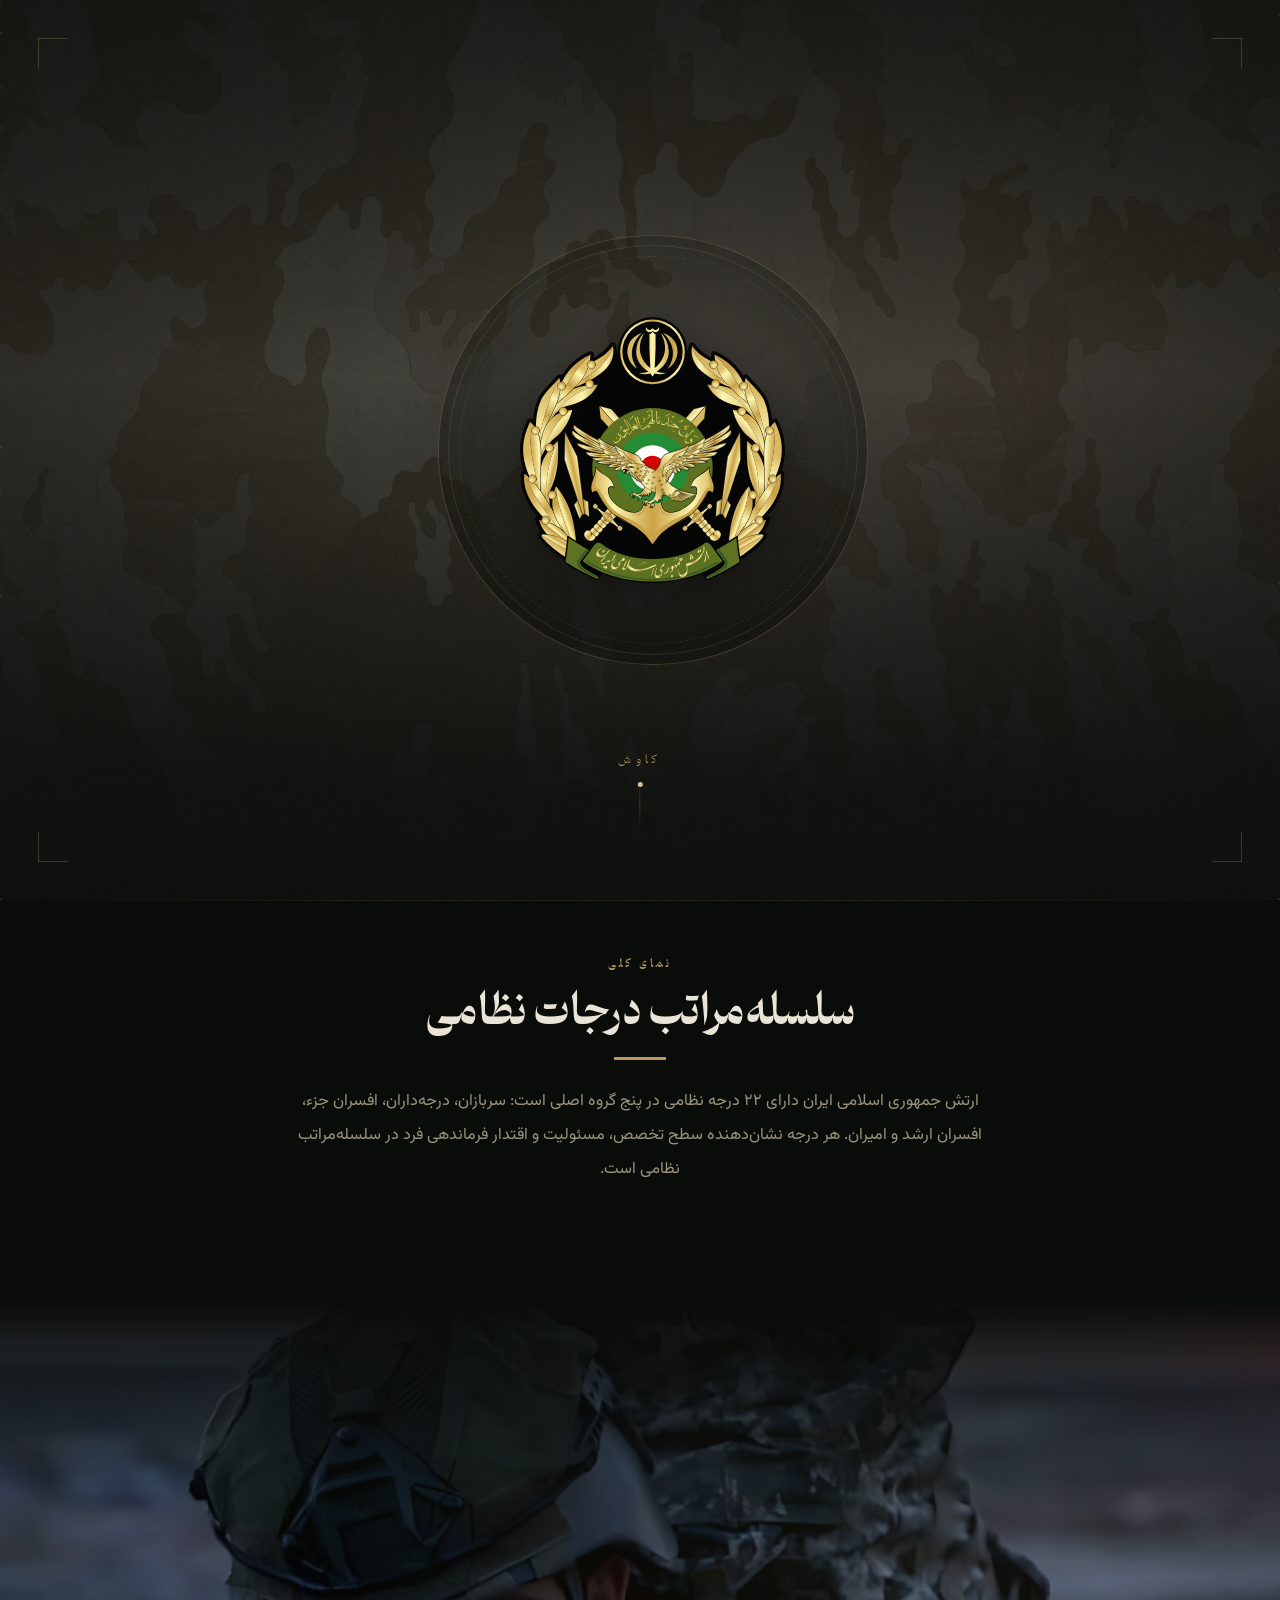
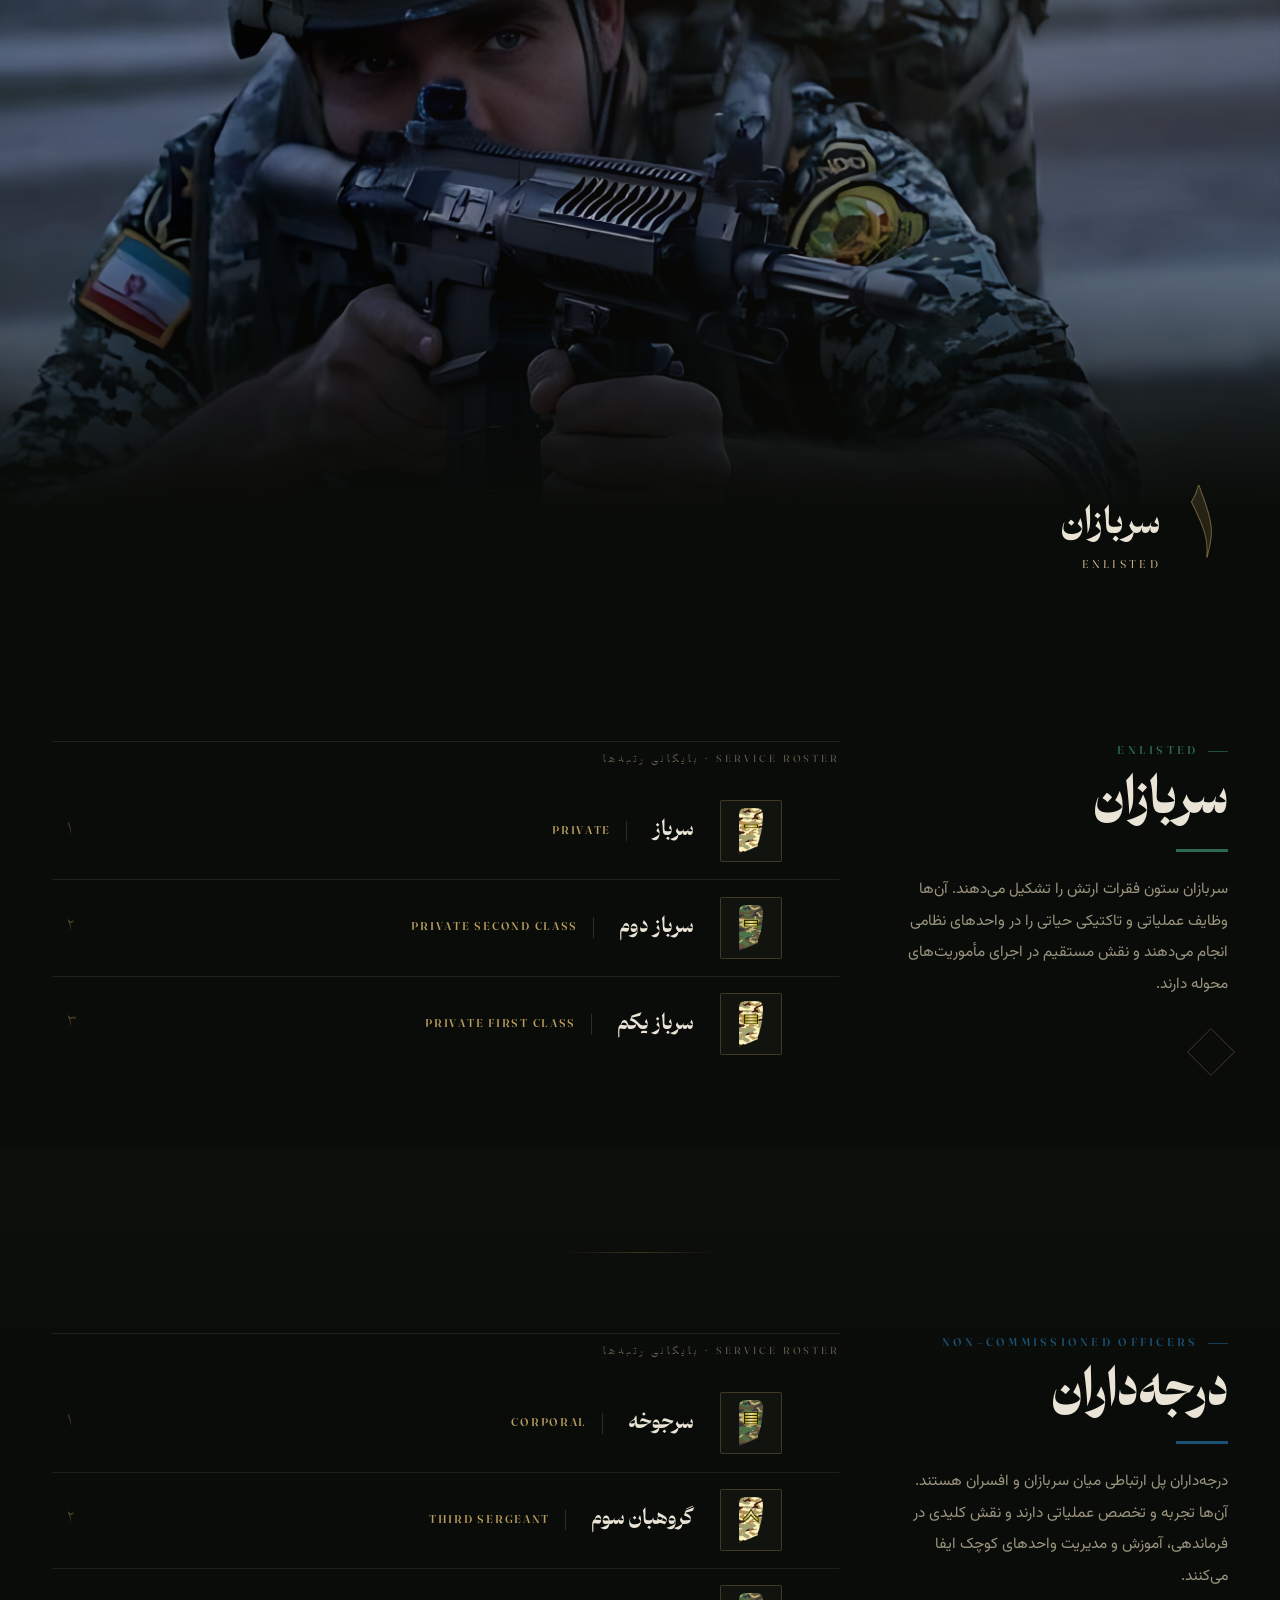
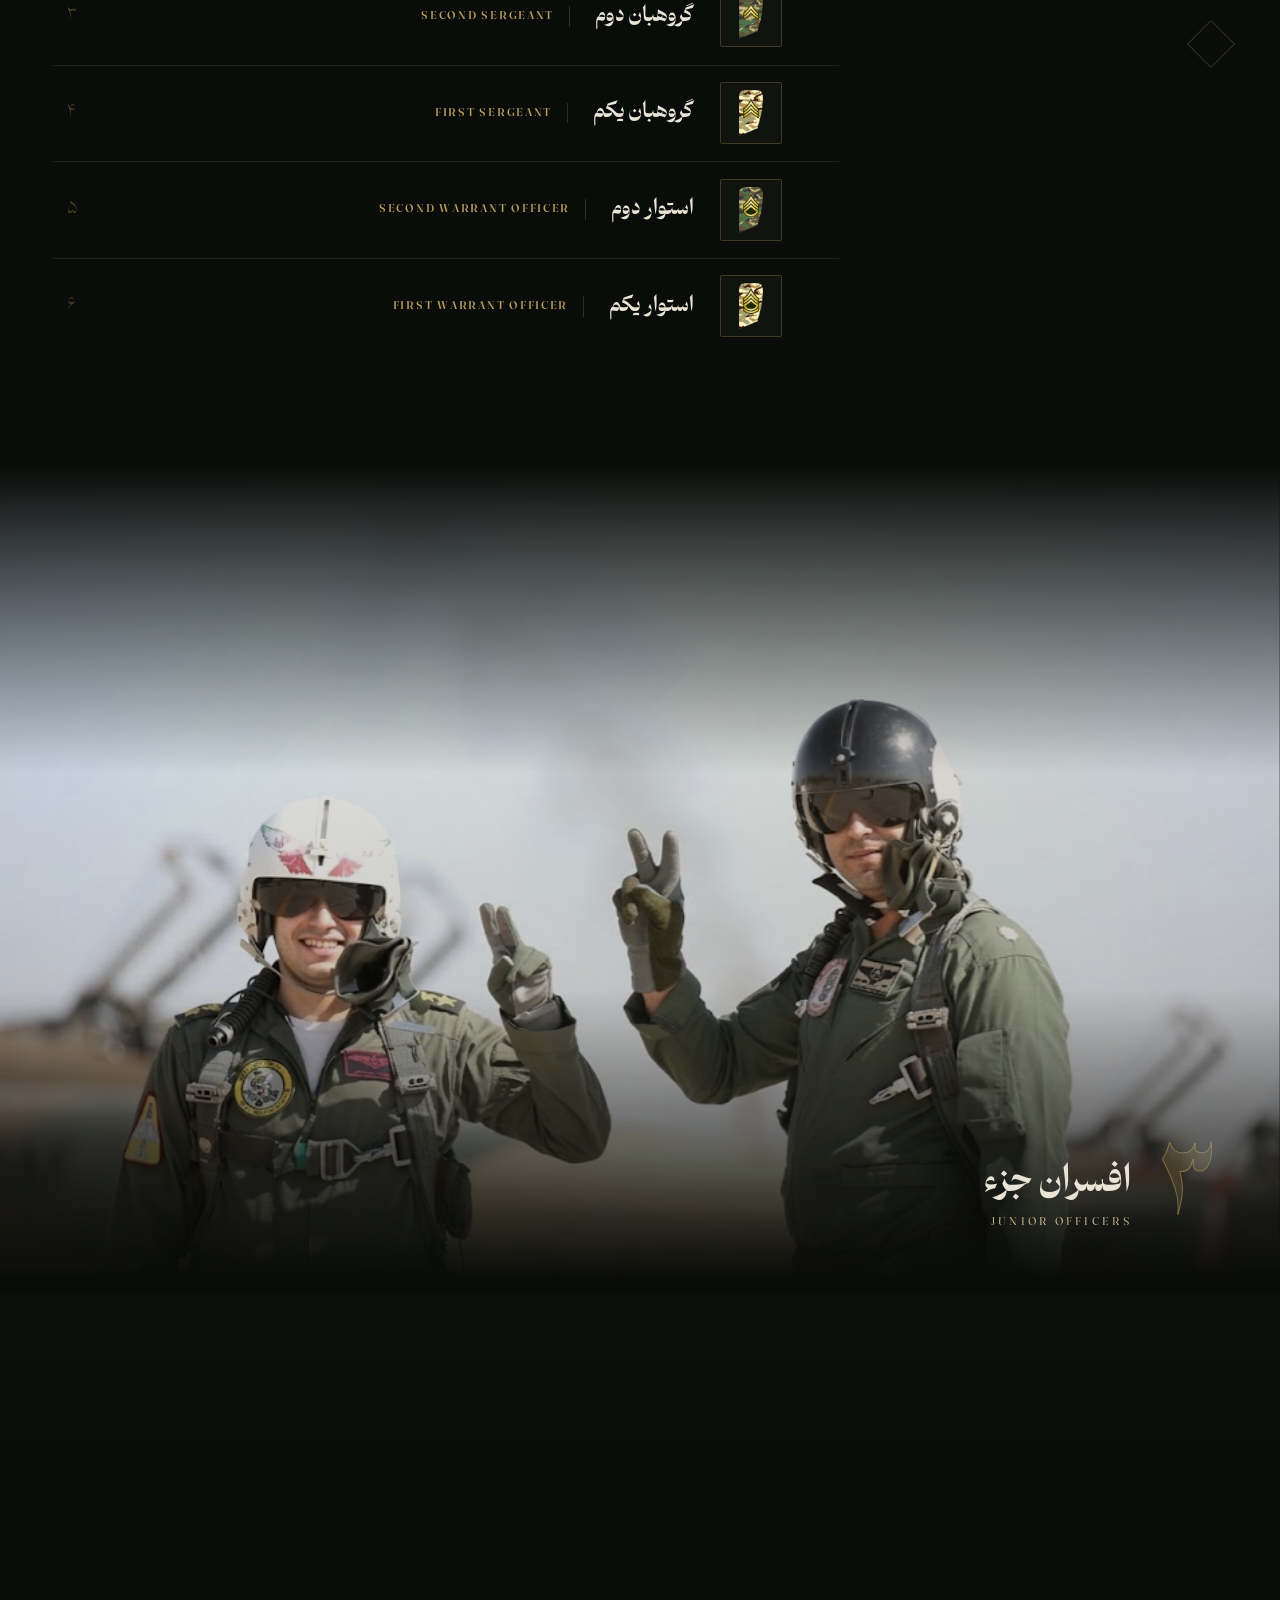
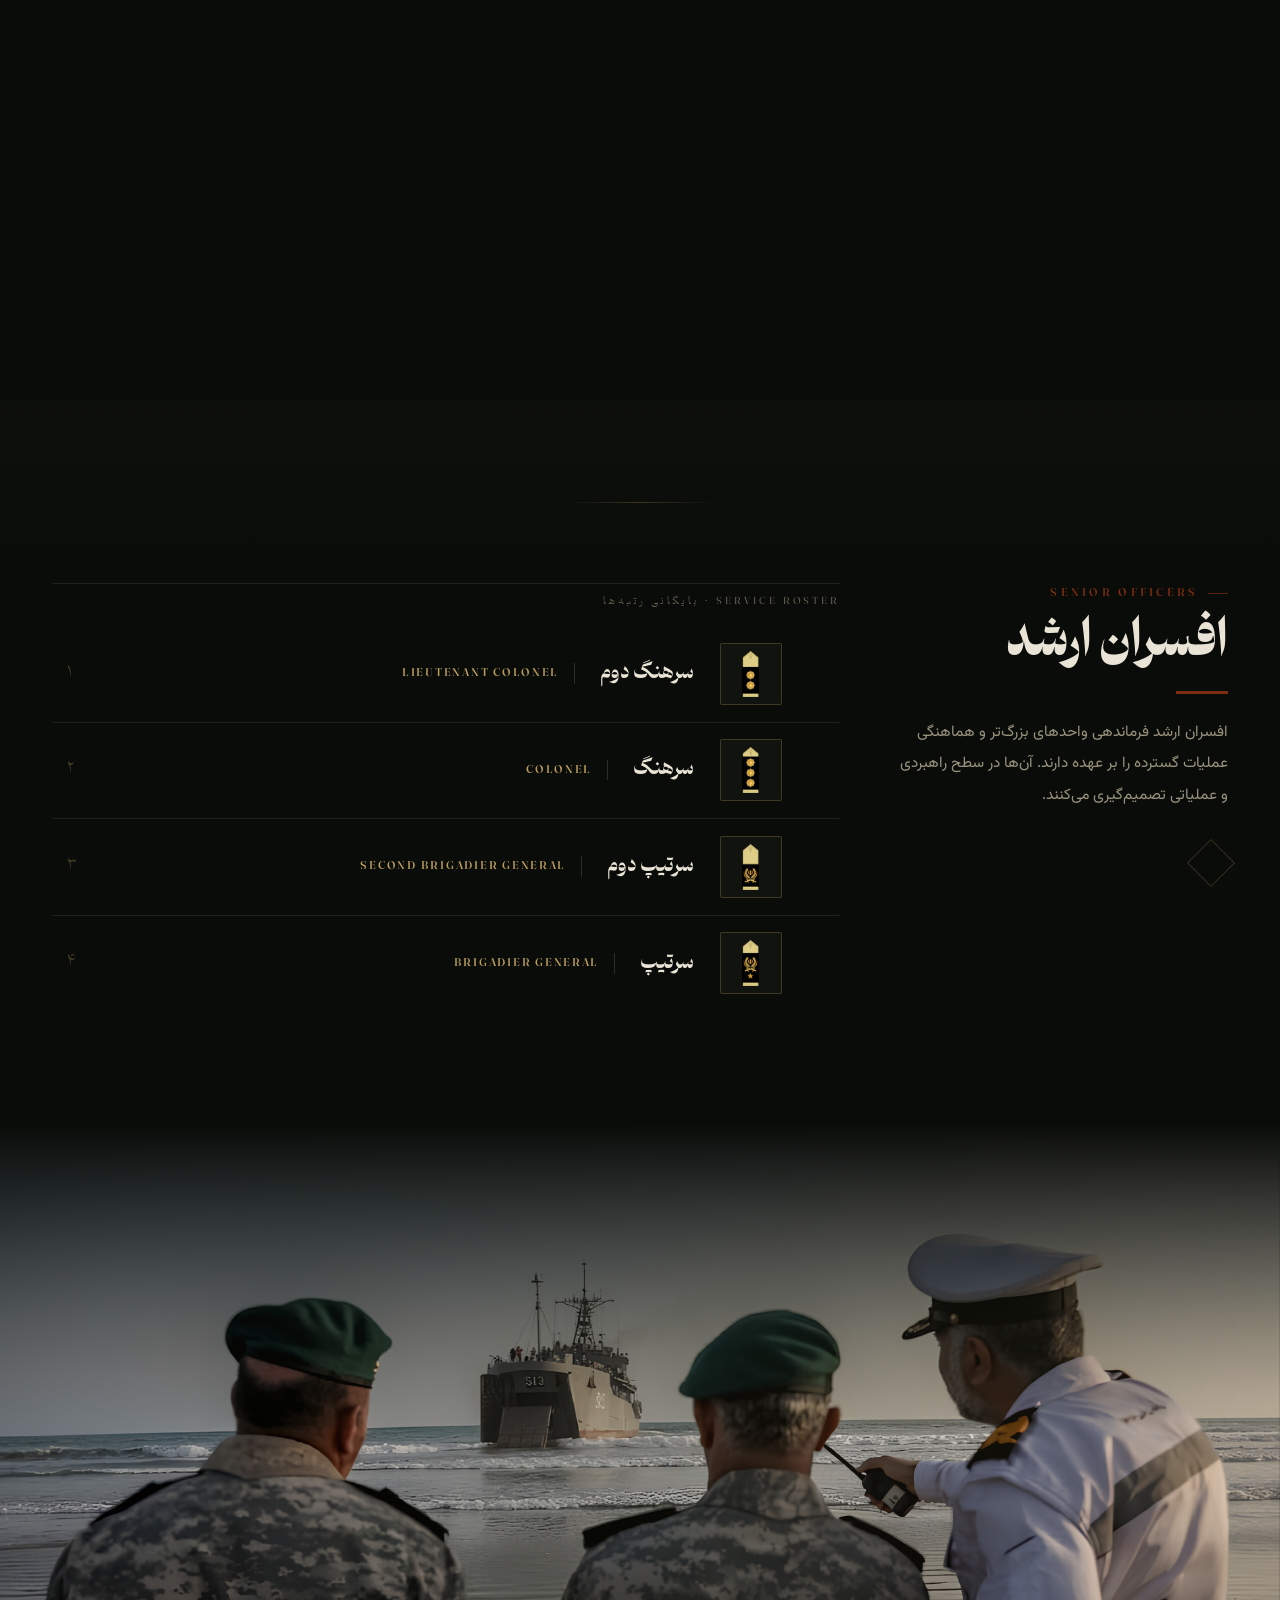
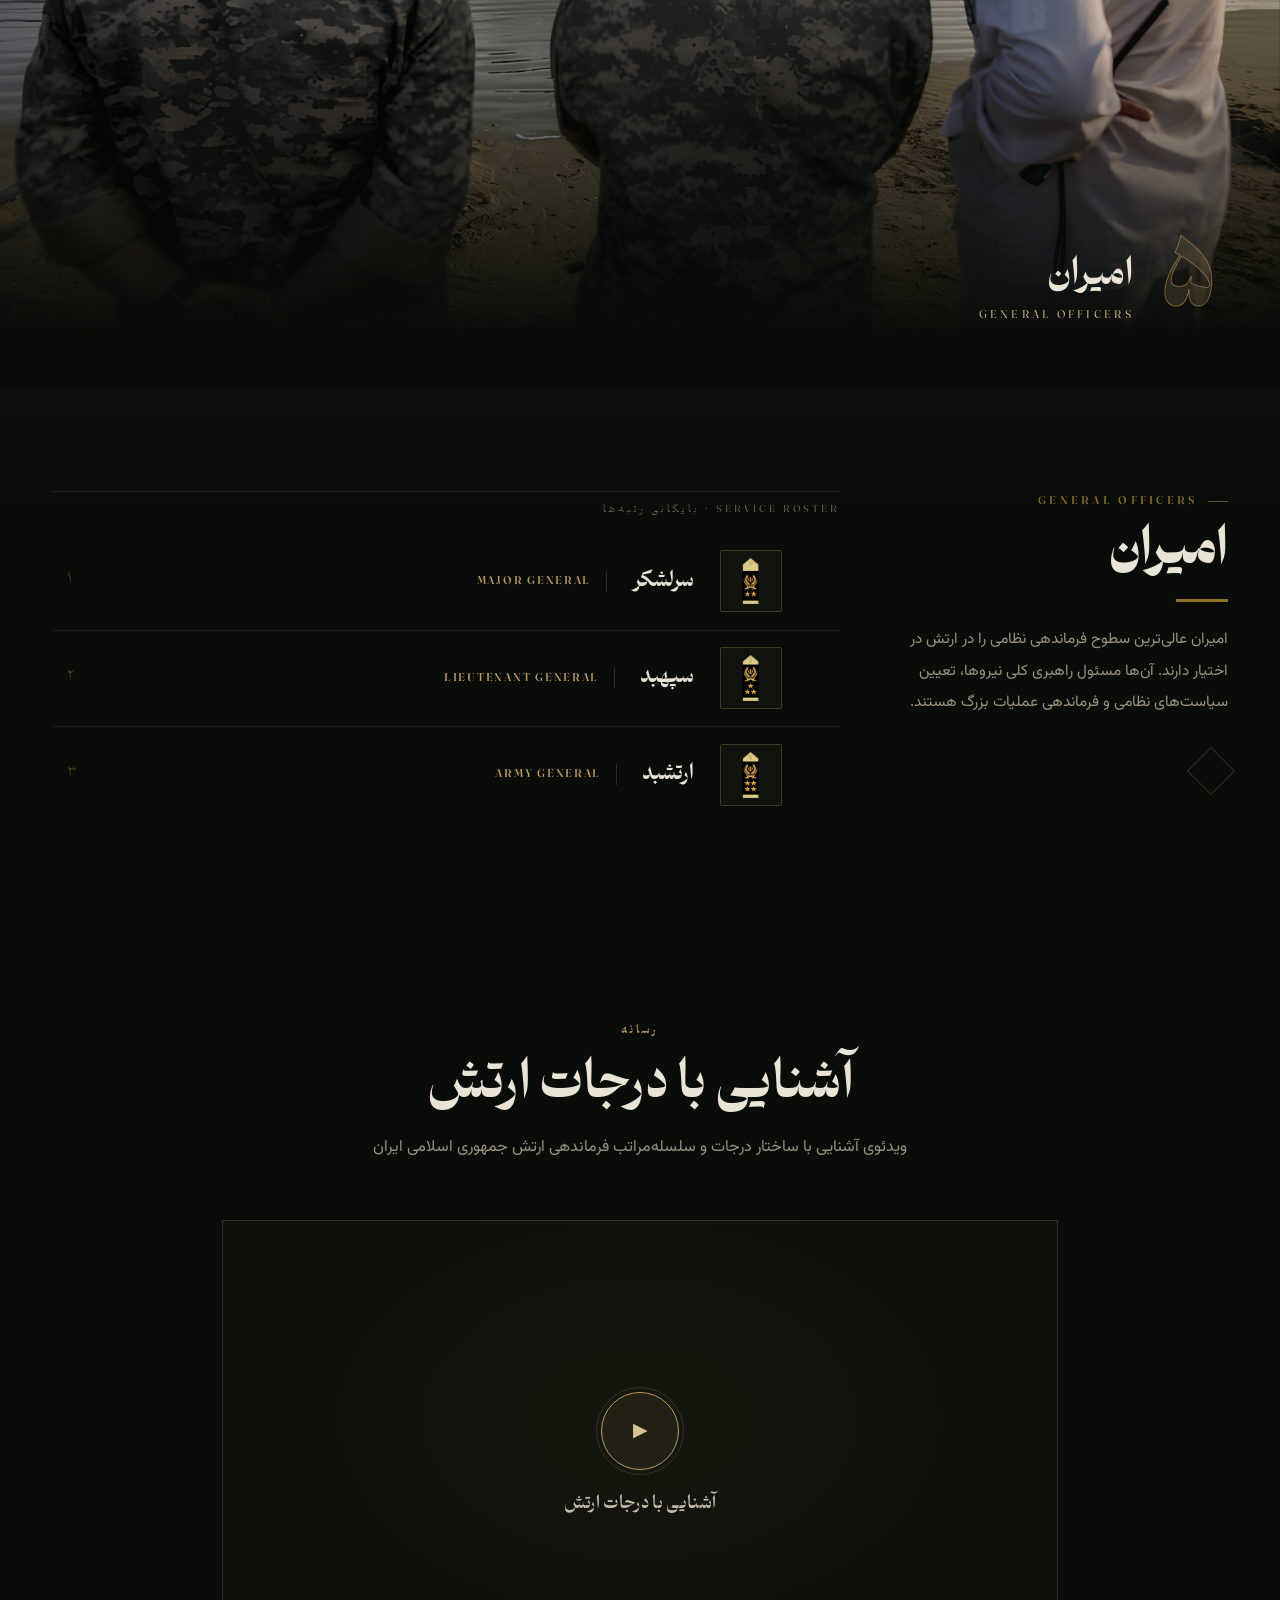
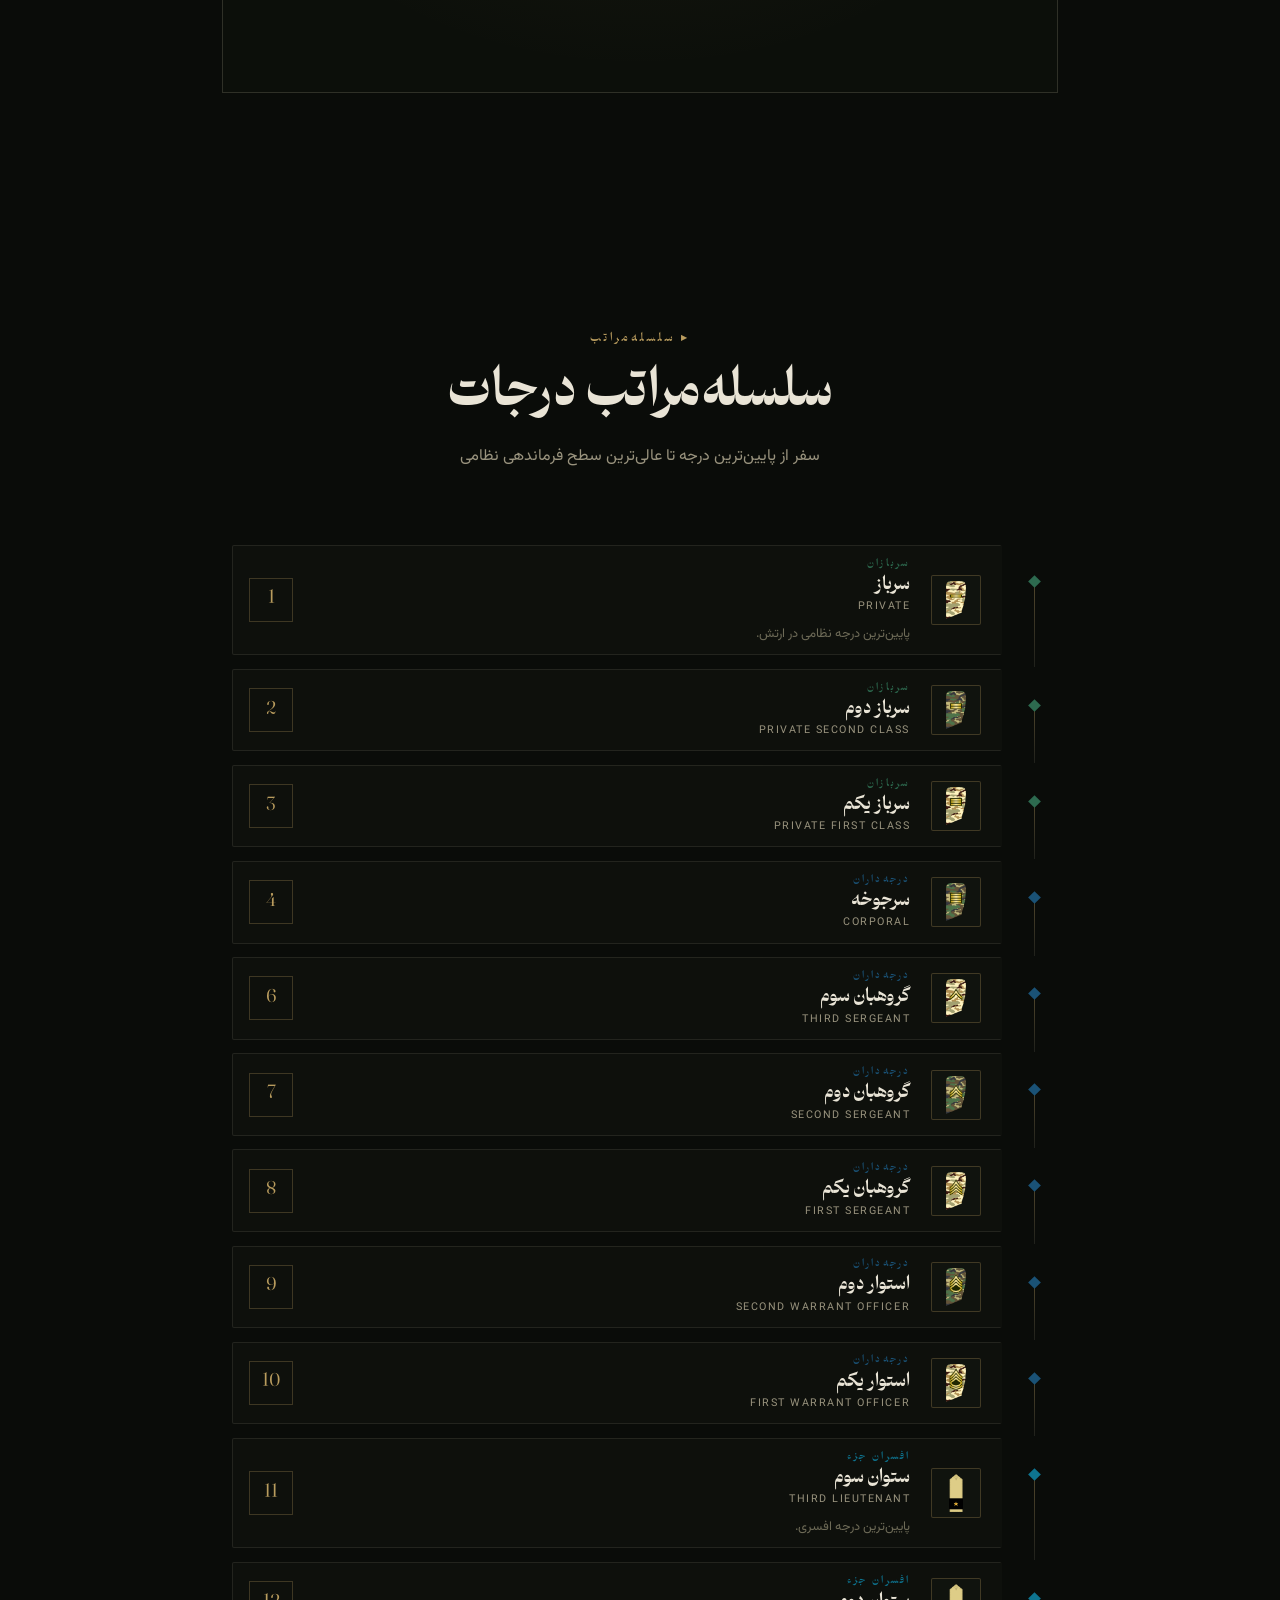
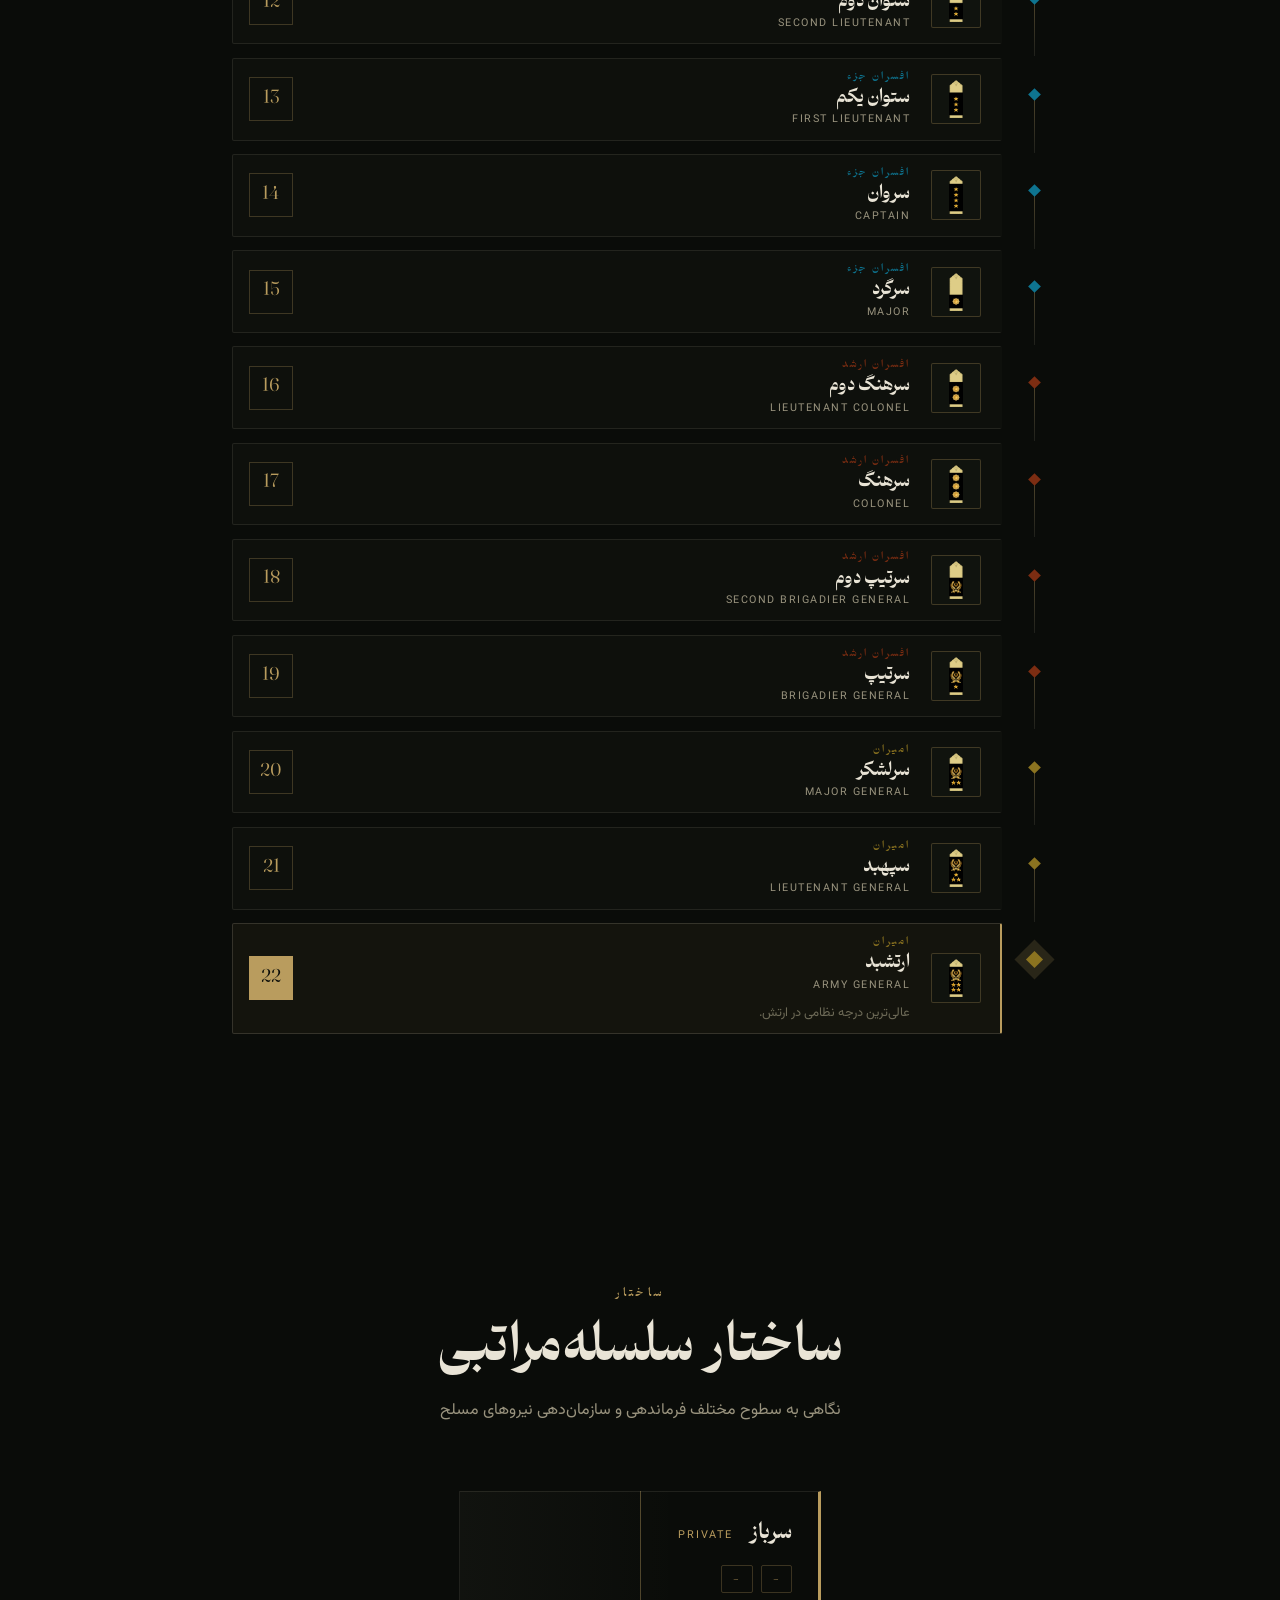
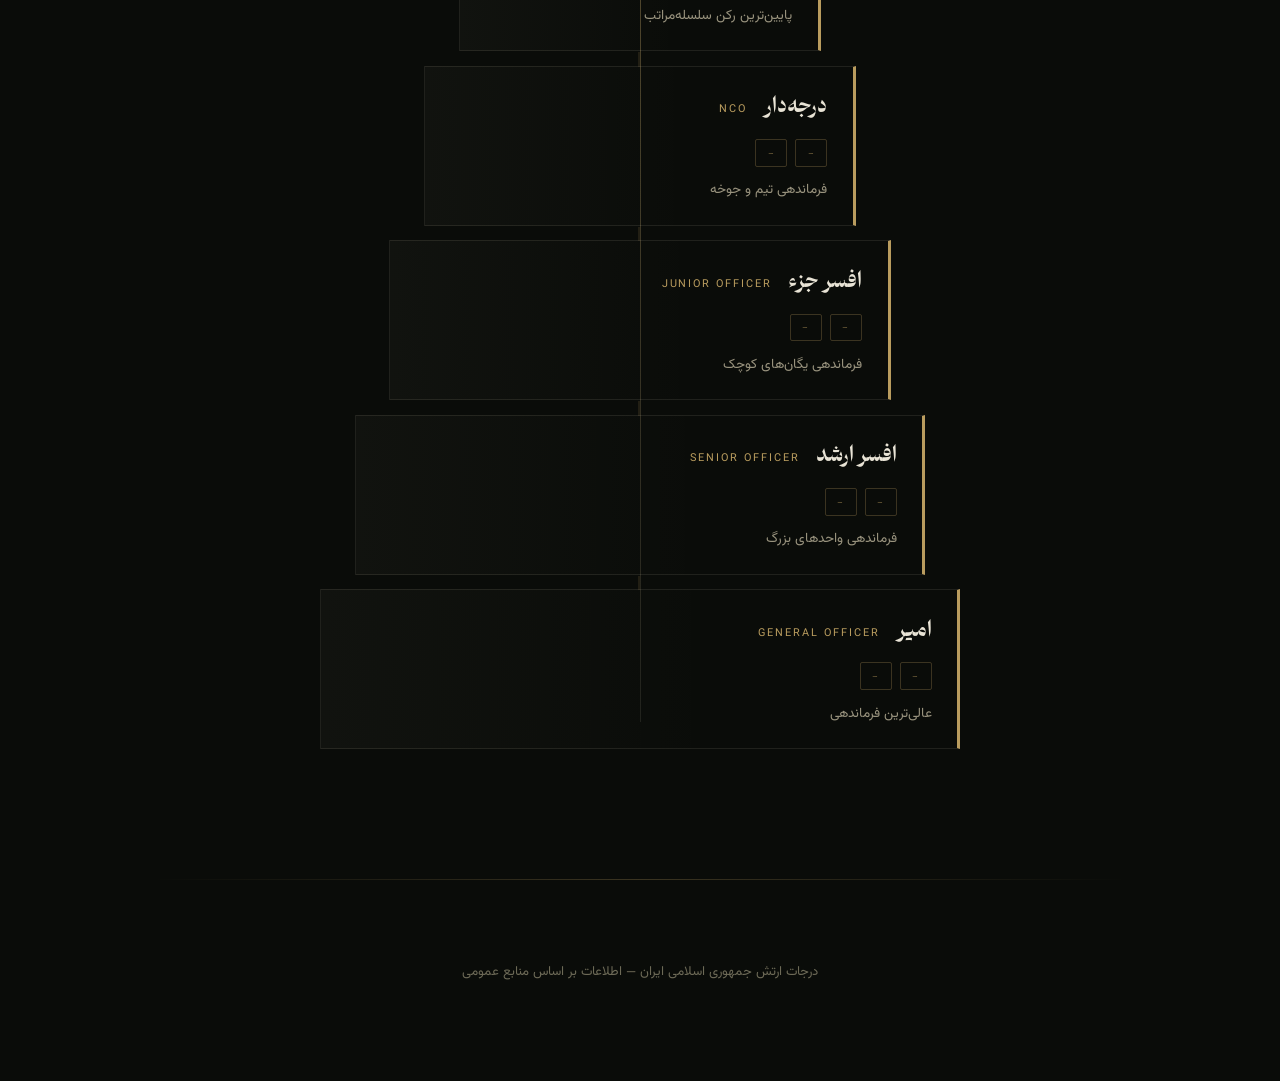
==== index.html @ a5da961f "import project in git and github" ====
<!DOCTYPE html>
<html lang="fa" dir="rtl" data-lang="fa">
<head>
<meta charset="UTF-8">
<meta name="viewport" content="width=device-width, initial-scale=1.0">
<title>درجات ارتش جمهوری اسلامی ایران</title>
<meta name="description" content="راهنمای جامع درجات و سلسله‌مراتب ارتش جمهوری اسلامی ایران">
<link rel="stylesheet" href="fonts/fonts.css">
<link rel="stylesheet" href="style.css">
</head>
<body>
<div class="grain-overlay"></div>
<div id="progressBarWrap"><div id="progressBar"></div></div>
<section id="hero">
<canvas id="heroCanvas"></canvas>
<div class="hero-vignette"></div>
<div class="hero-frame"></div>
<div class="hero-content">
<div class="hero-emblem">
<img class="hero-logo" src="images/Seal_of_the_Islamic_Republic_of_Iran_Army.svg" alt="نشان ارتش جمهوری اسلامی ایران">
</div>
<div class="hero-text">
<span class="hero-label" data-i18n="heroLabel">Islamic Republic of Iran Army</span>
<h1 class="hero-title" data-i18n="heroTitle">درجات <span>ارتش جمهوری اسلامی ایران</span></h1>
<p class="hero-subtitle">Ranks, Structure &amp; Heritage</p>
<p class="hero-sub" data-i18n="heroSub">شناخت درجات، سلسله‌مراتب و ساختار فرماندهی ارتش — از سرباز تا ارتشبد</p>
</div>
</div>
<div id="scrollIndicator"><span data-i18n="scrollText">EXPLORE</span><div class="scroll-arrow"></div></div>
</section>
<div id="heroSpacer"></div>
<div id="siteContent">
<nav id="stickyNav"><div class="nav-inner">
<a class="nav-brand" href="#hero" aria-label="Army Ranks home">
<img class="nav-brand-emblem" src="images/Seal_of_the_Islamic_Republic_of_Iran_Army.svg" alt="">
<span class="nav-brand-name" data-i18n="heroLabel">ارتش جمهوری اسلامی ایران</span>
</a>
<button class="lang-toggle" id="langToggle">EN</button>
</div></nav>
<section id="intro-section" data-section-id="intro-section" class="cat-section" style="padding-top:3rem">
<div class="cat-intro reveal" style="max-width:900px">
<div class="cat-intro-inner" style="text-align:center">
<span class="cat-label" style="color:var(--gold)" data-i18n="overviewLabel">OVERVIEW</span>
<h2 class="cat-title" style="font-size:clamp(1.6rem,4vw,2.5rem)" data-i18n="overviewTitle">سلسله‌مراتب درجات نظامی</h2>
<div class="cat-rule" style="background:var(--gold);margin:0 auto 1.5rem"></div>
<p class="cat-desc" style="max-width:700px;margin:0 auto" data-i18n="overviewDesc">ارتش جمهوری اسلامی ایران دارای ۲۲ درجه نظامی در پنج گروه اصلی است: سربازان، درجه‌داران، افسران جزء، افسران ارشد و امیران. هر درجه نشان‌دهنده سطح تخصص، مسئولیت و اقتدار فرماندهی فرد در سلسله‌مراتب نظامی است.</p>
</div>
</div>
</section>

<div id="categoriesContainer"></div>
<section class="media-section">
<div class="media-header reveal">
<span class="cat-label" style="color:var(--gold)" data-i18n="mediaLabel">MEDIA</span>
<h2 data-i18n="mediaTitle">آشنایی با درجات ارتش</h2>
<p data-i18n="mediaDesc">ویدئوی آشنایی با ساختار درجات و سلسله‌مراتب فرماندهی ارتش جمهوری اسلامی ایران</p>
</div>
<div class="media-placeholder reveal">
<div class="media-card"><div class="media-card-inner"><div class="media-play" role="button" aria-label="پخش ویدئو">&#9654;</div><span class="media-label" data-i18n="mediaPlayLabel">آشنایی با درجات ارتش</span></div></div>
</div>
</section>
<section id="timeline-section" class="timeline-section" data-section-id="timeline-section">
<div class="timeline-header reveal">
<span class="cat-label" style="color:var(--gold)" data-i18n="hierarchyLabel">HIERARCHY</span>
<h2 data-i18n="hierarchyTitle">سلسله‌مراتب درجات</h2>
<p data-i18n="hierarchyDesc">سفر از پایین‌ترین درجه تا عالی‌ترین سطح فرماندهی نظامی</p>
</div>
<div id="timelineRanks"></div>
</section>
<section id="org-section" class="org-section" data-section-id="org-section">
<div class="org-header reveal">
<span class="cat-label" style="color:var(--gold)" data-i18n="structureLabel">STRUCTURE</span>
<h2 data-i18n="structureTitle">ساختار سلسله‌مراتبی</h2>
<p data-i18n="structureDesc">نگاهی به سطوح مختلف فرماندهی و سازمان‌دهی نیروهای مسلح</p>
</div>
<div id="orgChart"></div>
</section>
<footer><p data-i18n="footerText">درجات ارتش جمهوری اسلامی ایران — اطلاعات بر اساس منابع عمومی</p></footer>
</div><!-- /siteContent -->
<script src="data.js"></script>
<script src="app.js"></script>
</body>
</html>
---- fonts/fonts.css ----
/* === Doran Pro V3 — Headings & Titles === */
@font-face {
  font-family: 'Doran';
  font-style: normal;
  font-weight: 300;
  font-display: swap;
  src: url('doran/Doran-Light.woff2') format('woff2'),
       url('doran/Doran-Light.woff') format('woff');
}
@font-face {
  font-family: 'Doran';
  font-style: normal;
  font-weight: 400;
  font-display: swap;
  src: url('doran/Doran-Regular.woff2') format('woff2'),
       url('doran/Doran-Regular.woff') format('woff');
}
@font-face {
  font-family: 'Doran';
  font-style: normal;
  font-weight: 500;
  font-display: swap;
  src: url('doran/Doran-Medium.woff2') format('woff2'),
       url('doran/Doran-Medium.woff') format('woff');
}
@font-face {
  font-family: 'Doran';
  font-style: normal;
  font-weight: 700;
  font-display: swap;
  src: url('doran/Doran-Bold.woff2') format('woff2'),
       url('doran/Doran-Bold.woff') format('woff');
}
@font-face {
  font-family: 'Doran';
  font-style: normal;
  font-weight: 800;
  font-display: swap;
  src: url('doran/Doran-ExtraBold.woff2') format('woff2'),
       url('doran/Doran-ExtraBold.woff') format('woff');
}
@font-face {
  font-family: 'Doran';
  font-style: normal;
  font-weight: 900;
  font-display: swap;
  src: url('doran/Doran-Black.woff2') format('woff2'),
       url('doran/Doran-Black.woff') format('woff');
}

/* === Vazirmatn — Body Text & Descriptions === */
@font-face {
  font-family: 'Vazirmatn';
  font-style: normal;
  font-weight: 300;
  font-display: swap;
  src: url('vazir/Vazirmatn_Light.ttf') format('truetype');
}
@font-face {
  font-family: 'Vazirmatn';
  font-style: normal;
  font-weight: 400;
  font-display: swap;
  src: url('vazir/Vazirmatn_Regular.ttf') format('truetype');
}
@font-face {
  font-family: 'Vazirmatn';
  font-style: normal;
  font-weight: 500;
  font-display: swap;
  src: url('vazir/Vazirmatn_Medium.ttf') format('truetype');
}
@font-face {
  font-family: 'Vazirmatn';
  font-style: normal;
  font-weight: 600;
  font-display: swap;
  src: url('vazir/Vazirmatn_SemiBold.ttf') format('truetype');
}
@font-face {
  font-family: 'Vazirmatn';
  font-style: normal;
  font-weight: 700;
  font-display: swap;
  src: url('vazir/Vazirmatn_Bold.ttf') format('truetype');
}
---- style.css ----
/* ==========================================================================
   ARMY RANKS — Cinematic / institutional redesign
   Vanilla CSS3 · design tokens → layout → sections → responsive
   Fictional palette: deep charcoal, muted olive, warm brass, off-white
   ========================================================================== */

/* === Reset & Design Tokens === */
*,*::before,*::after{box-sizing:border-box;margin:0;padding:0}

:root{
  /* Ground / surfaces (dark, subtle green-cast charcoal) */
  --ink:#0a0c09;
  --ink2:#0e110d;
  --panel:#14180f;
  --panel2:#0c0f0a;
  --plate:#10130e;
  /* Lines & rules */
  --line:rgba(226,218,192,0.10);
  --line-strong:rgba(226,218,192,0.16);
  --brass-line:rgba(185,156,94,0.28);
  /* Typography */
  --text:#e9e4d6;
  --text-2:#c3bda9;
  --muted:#99937e;
  --muted-2:#6d6a57;
  /* Accents — restrained military palette */
  --brass:#b99c5e;
  --brass-2:#d8c492;
  --brass-dim:rgba(185,156,94,0.42);
  --olive:#5c6b48;
  --olive-2:#2f3a26;
  --gold:var(--brass); /* legacy alias for inline styles */
  /* Fonts (local) */
  --font-heading:'Doran','Tahoma',sans-serif;
  --font-body:'Vazirmatn','Tahoma',sans-serif;
  --ease:cubic-bezier(0.4,0,0.2,1);
  --shadow-soft:0 18px 50px rgba(0,0,0,0.45);
  --shadow-lift:0 26px 70px rgba(0,0,0,0.6);
}

/* === Base === */
html{
  scroll-behavior:smooth;
  scrollbar-color:var(--olive-2) var(--ink);
  background:var(--ink);
}
body{
  font-family:var(--font-body);
  color:var(--text);
  background-color:var(--ink);
  /* fine technical grid — very low opacity */
  background-image:
    linear-gradient(rgba(226,218,192,0.022) 1px,transparent 1px),
    linear-gradient(90deg,rgba(226,218,192,0.018) 1px,transparent 1px);
  background-size:72px 72px;
  line-height:1.9;
  overflow-x:hidden;
  text-rendering:optimizeLegibility;
}
html[dir="rtl"] body{direction:rtl;text-align:right}
html[dir="ltr"] body{direction:ltr;text-align:left}
img{max-width:100%;height:auto}
a{color:var(--brass);text-decoration:none}
::selection{background:var(--brass);color:var(--ink)}
:focus-visible{outline:2px solid var(--brass);outline-offset:2px}

/* === Film Grain === */
.grain-overlay{
  position:fixed;inset:0;z-index:9998;pointer-events:none;
  opacity:0.055;
  background-image:url("data:image/svg+xml,%3Csvg viewBox='0 0 200 200' xmlns='http://www.w3.org/2000/svg'%3E%3Cfilter id='n'%3E%3CfeTurbulence type='fractalNoise' baseFrequency='0.85' numOctaves='4' stitchTiles='stitch'/%3E%3C/filter%3E%3Crect width='100%25' height='100%25' filter='url(%23n)'/%3E%3C/svg%3E");
  background-size:200px 200px;
}

/* === Scroll Progress Bar === */
#progressBarWrap{position:fixed;top:0;left:0;right:0;height:2px;z-index:9999;background:transparent}
#progressBar{
  height:100%;width:0;
  background:linear-gradient(90deg,var(--olive),var(--brass) 60%,var(--brass-2));
  box-shadow:0 0 8px rgba(185,156,94,0.4);
  transition:width 0.1s linear;
}

/* === Hero === */
#hero{
  position:fixed;top:0;left:0;width:100%;height:100vh;min-height:560px;
  display:flex;align-items:center;justify-content:center;
  background:#0a0c09 url('images/hero-bg.jpg') center/cover no-repeat;
  overflow:hidden;z-index:0;
}
/* atmospheric light + heavy low-light grade */
#hero::before{
  content:'';position:absolute;inset:0;
  background:
    radial-gradient(120% 95% at 25% 45%,rgba(90,104,72,0.12),transparent 55%),
    radial-gradient(90% 80% at 75% 30%,rgba(185,156,94,0.08),transparent 55%);
}
/* deepened shadow + seamless fade into page */
#hero::after{
  content:'';position:absolute;inset:0;
  background:
    linear-gradient(rgba(9,11,8,0.72),rgba(9,11,8,0.28) 42%,rgba(10,12,9,0.92) 88%,var(--ink)),
    radial-gradient(ellipse at center,transparent 30%,rgba(8,10,7,0.55) 100%);
}
#heroCanvas{
  position:absolute;inset:0;width:100%;height:100%;z-index:1;
  pointer-events:none;opacity:0.5;
}
.hero-vignette{position:absolute;inset:0;z-index:1;pointer-events:none}

/* archival corner frame marks */
.hero-frame{
  position:absolute;inset:clamp(1rem,3vw,2.5rem);z-index:3;pointer-events:none;
  background-image:
    linear-gradient(var(--brass-line),var(--brass-line)),
    linear-gradient(var(--brass-line),var(--brass-line)),
    linear-gradient(var(--brass-line),var(--brass-line)),
    linear-gradient(var(--brass-line),var(--brass-line)),
    linear-gradient(var(--brass-line),var(--brass-line)),
    linear-gradient(var(--brass-line),var(--brass-line)),
    linear-gradient(var(--brass-line),var(--brass-line)),
    linear-gradient(var(--brass-line),var(--brass-line));
  background-size:
    30px 1px,1px 30px,
    30px 1px,1px 30px,
    30px 1px,1px 30px,
    30px 1px,1px 30px;
  background-position:
    left top,left top,
    right top,right top,
    left bottom,left bottom,
    right bottom,right bottom;
  background-repeat:no-repeat;
}
.hero-content{
  position:relative;z-index:2;
  display:flex;align-items:center;justify-content:center;
  gap:0;padding:2rem clamp(1.25rem,4vw,3.5rem);
  width:100%;max-width:1220px;
}
/* emblem medallion */
.hero-emblem{
  flex-shrink:0;width:min(40vw,430px);aspect-ratio:1/1;
  position:relative;z-index:2;
  display:flex;align-items:center;justify-content:center;
  border-radius:50%;
  border:1px solid var(--brass-line);
  background:radial-gradient(circle at 50% 38%,rgba(226,218,192,0.05),rgba(8,10,7,0.45) 72%);
}
.hero-emblem::before{
  content:'';position:absolute;inset:9px;border-radius:50%;
  border:1px solid rgba(185,156,94,0.16);
}
.hero-emblem::after{
  content:'';position:absolute;inset:20px;border-radius:50%;
  border:1px dashed rgba(185,156,94,0.14);
}
.hero-logo{
  width:62%;flex-shrink:0;
  filter:drop-shadow(0 8px 26px rgba(0,0,0,0.55));
  transform-origin:center;will-change:transform;
}
/* editorial text block */
html[dir="rtl"] .hero-text{text-align:right}
html[dir="ltr"] .hero-text{text-align:left}
.hero-text{
  overflow:hidden;max-width:0;opacity:0;
  white-space:nowrap;will-change:opacity,max-width;
  position:relative;padding-inline-start:1.5rem;
  border-inline-start:1px solid var(--brass-line);
}
.hero-label{
  display:flex;align-items:center;gap:.6rem;
  font-family:var(--font-heading);
  font-size:.72rem;font-weight:700;color:var(--brass-2);
  letter-spacing:.3em;text-transform:uppercase;
  margin-bottom:1.1rem;white-space:nowrap;
}
.hero-label::before{content:'';width:22px;height:1px;background:var(--brass);flex-shrink:0}
.hero-title{
  font-family:var(--font-heading);
  font-size:clamp(2.6rem,6.4vw,5.6rem);
  font-weight:900;line-height:1.12;
  color:var(--text);letter-spacing:-0.01em;
  text-shadow:0 4px 30px rgba(0,0,0,0.6);
  white-space:nowrap;
}
.hero-title span{color:var(--brass-2)}
.hero-subtitle{
  font-family:var(--font-heading);
  font-size:.78rem;font-weight:600;letter-spacing:.32em;
  text-transform:uppercase;color:var(--brass);
  margin:.9rem 0 1.4rem;white-space:nowrap;opacity:.92;
}
.hero-sub{
  font-size:clamp(.92rem,1.7vw,1.12rem);color:var(--text-2);
  max-width:58ch;line-height:2;white-space:normal;
}
/* scroll indicator — a refined dropping signal */
#scrollIndicator{
  position:absolute;bottom:clamp(3rem,8vh,5rem);left:50%;transform:translateX(-50%);
  z-index:4;cursor:pointer;display:flex;flex-direction:column;
  align-items:center;gap:.7rem;color:var(--muted);
  transition:opacity var(--ease),color var(--ease);
}
#scrollIndicator.hidden{opacity:0;pointer-events:none}
#scrollIndicator span{font-size:.68rem;letter-spacing:.4em;font-family:var(--font-heading);text-transform:uppercase;color:var(--brass)}
.scroll-arrow{position:relative;width:1px;height:46px;background:linear-gradient(rgba(185,156,94,0),var(--brass-line),rgba(185,156,94,0))}
.scroll-arrow::after{
  content:'';position:absolute;top:0;left:50%;transform:translateX(-50%);
  width:5px;height:5px;border-radius:50%;background:var(--brass-2);
  animation:scrollDrop 2.2s var(--ease) infinite;
}
@keyframes scrollDrop{0%{opacity:0}25%{opacity:1}100%{opacity:0;top:100%}}

/* === Hero spacer (scroll seam) === */
#heroSpacer{height:100vh;min-height:560px}

/* === Content shell === */
#siteContent{position:relative;z-index:1;background:var(--ink)}
#siteContent::before{
  content:'';display:block;height:1px;
  background:linear-gradient(90deg,transparent,var(--brass-line) 30%,var(--brass-line) 70%,transparent);
  opacity:.5;
}

/* === Sticky Navigation === */
#stickyNav{
  position:fixed;top:0;right:0;left:0;z-index:1000;height:64px;
  background:rgba(9,11,8,0);
  border-bottom:1px solid transparent;
  transform:translateY(-100%);
  transition:transform .45s var(--ease),background .45s var(--ease),border-color .45s var(--ease),box-shadow .45s var(--ease);
}
#stickyNav.visible{
  transform:translateY(0);
  background:rgba(9,11,8,0.86);
  -webkit-backdrop-filter:blur(14px);backdrop-filter:blur(14px);
  border-bottom-color:var(--brass-line);
  box-shadow:0 12px 40px rgba(0,0,0,0.4);
}
.nav-inner{
  position:relative;height:100%;max-width:1280px;margin:0 auto;
  display:flex;align-items:center;justify-content:center;gap:.15rem;
  padding:0 4.5rem 0 4.5rem;
  overflow-x:auto;-webkit-overflow-scrolling:touch;scrollbar-width:none;
}
.nav-inner::-webkit-scrollbar{display:none}
/* institution mark */
.nav-brand{
  position:absolute;inset-inline-start:1.1rem;top:50%;transform:translateY(-50%);
  display:flex;align-items:center;gap:.65rem;color:var(--text);z-index:2;
}
.nav-brand-emblem{width:30px;height:30px;object-fit:contain;opacity:.95;filter:drop-shadow(0 0 6px rgba(185,156,94,0.25))}
.nav-brand-name{
  font-family:var(--font-heading);font-size:.82rem;letter-spacing:.05em;color:var(--text);
  border-inline-start:1px solid var(--brass-line);padding-inline-start:.7rem;line-height:1.2;
}
.nav-brand:hover .nav-brand-name{color:var(--brass-2)}
/* section links (kept scroll-spy via JS .active) */
.nav-link{
  flex-shrink:0;display:block;padding:0 .95rem;line-height:64px;
  font-family:var(--font-heading);font-size:.8rem;font-weight:600;
  letter-spacing:.08em;color:var(--muted);white-space:nowrap;
  border-bottom:2px solid transparent;
  transition:color .3s var(--ease),border-color .3s var(--ease);
}
.nav-link:hover{color:var(--text)}
.nav-link.active{color:var(--brass-2);border-bottom-color:var(--brass)}
/* language toggle */
.lang-toggle{
  position:absolute;inset-inline-end:1.1rem;top:50%;transform:translateY(-50%);
  background:rgba(185,156,94,0.1);border:1px solid var(--brass-line);
  color:var(--brass);padding:.28rem .85rem;border-radius:2px;z-index:2;
  font-family:var(--font-heading);font-size:.72rem;font-weight:700;
  letter-spacing:.18em;cursor:pointer;
  transition:all .3s var(--ease);
}
.lang-toggle:hover{background:var(--brass);color:var(--ink);border-color:var(--brass)}

/* === Generic section headers === */
.section-spacer{height:6rem}
.cat-label{
  display:inline-block;font-family:var(--font-heading);
  font-size:.68rem;font-weight:700;letter-spacing:.28em;
  text-transform:uppercase;color:var(--brass);margin-bottom:.9rem;
}
.cat-rule{width:52px;height:3px;border-radius:0;margin:1.1rem 0}

/* === Intro / Editorial header === */
#intro-section{padding-top:3.5rem;scroll-margin-top:70px}
.cat-intro{max-width:900px;margin:0 auto;padding:0 2rem 5rem}
.cat-intro h2,.timeline-header h2,.org-header h2,.media-header h2{
  font-family:var(--font-heading);font-weight:800;
  font-size:clamp(1.8rem,4.4vw,3rem);line-height:1.25;color:var(--text);
  margin-bottom:1.1rem;
}
.cat-intro .cat-rule{height:3px;margin:1.2rem auto 1.6rem}
.cat-desc{font-size:1.02rem;color:var(--muted);line-height:2.1;max-width:680px;margin:0 auto}
.cat-count{
  display:inline-block;font-size:.72rem;color:var(--brass);letter-spacing:.2em;
  font-weight:600;padding:.32rem 1rem;border:1px solid var(--brass-line);
  font-family:var(--font-heading);
}

/* === Cinematic interludes (scroll-pinned backgrounds) === */
.cinematic-section{position:relative;height:108vh;overflow:hidden;background:var(--ink)}
#categoriesContainer > .cinematic-section:nth-child(4){height:96vh}
#categoriesContainer > .cinematic-section:nth-child(7){height:100vh}
.cinematic-image{
  position:sticky;top:0;height:100vh;overflow:hidden;z-index:1;
  background-position:center;background-size:cover;
}
.cinematic-image img{
  width:100%;height:100%;object-fit:cover;display:block;will-change:transform;
  transform:scale(1);transition:transform .05s linear;
  filter:saturate(.82) contrast(1.06);
}
/* mood veil over the image */
.cinematic-image::after{
  content:'';position:absolute;inset:0;pointer-events:none;
  background:
    linear-gradient(to top,var(--ink) 6%,rgba(10,12,9,0.22) 38%,rgba(10,12,9,0.14) 62%,var(--ink) 96%),
    radial-gradient(ellipse at 78% 30%,rgba(185,156,94,0.10),transparent 60%);
}
/* caption plate (added by app.js) */
.cinematic-caption{
  position:absolute;inset-inline-start:clamp(1.4rem,5vw,4rem);bottom:clamp(2rem,7vh,4rem);
  z-index:3;display:flex;align-items:flex-start;gap:clamp(1rem,2.4vw,1.7rem);
  pointer-events:none;
}
.cinematic-no{
  font-family:var(--font-heading);font-weight:900;
  font-size:clamp(3.2rem,6.5vw,6.2rem);line-height:.9;
  color:rgba(185,156,94,0.16);
  -webkit-text-stroke:1px rgba(185,156,94,0.55);
}
.cinematic-meta{padding-top:.4rem}
.cinematic-meta em{font-style:normal;font-family:var(--font-heading);font-weight:800;font-size:clamp(1.25rem,2.6vw,2.1rem);color:var(--text);line-height:1.3;display:block}
.cinematic-en{display:block;margin-top:.5rem;font-size:.68rem;letter-spacing:.3em;text-transform:uppercase;color:var(--brass-2);font-family:var(--font-heading)}

/* === Rank sections === */
.rank-section{position:relative;z-index:1;padding:clamp(4rem,8vw,7rem) 0 clamp(3rem,6vw,5rem)}
.rank-section-pattern{background:linear-gradient(180deg,rgba(226,218,192,0.02),transparent 34%)}
.rank-section+.rank-section::before{
  content:'';display:block;width:150px;height:1px;margin:0 auto 5rem;
  background:linear-gradient(90deg,transparent,var(--brass-line),transparent);
}
.rank-section:first-child{border-top:none}

.rank-layout{
  display:flex;align-items:flex-start;gap:clamp(2rem,4.5vw,4.5rem);
  max-width:1240px;margin:0 auto;padding:0 clamp(1rem,3vw,2rem);
}
/* agenda order so the masthead leads the roster */
.ranks-col{order:2;flex:1;min-width:0;display:flex;flex-direction:column;align-items:stretch}
.desc-col{order:1;flex:0 0 clamp(240px,26vw,330px);position:sticky;top:6.5rem;align-self:start}
.desc-col .cat-label{display:flex;align-items:center;gap:.6rem;letter-spacing:.3em}
.desc-col .cat-label::before{content:'';width:20px;height:1px;background:currentColor;opacity:.7}
.desc-col .cat-title{
  font-family:var(--font-heading);font-weight:900;
  font-size:clamp(1.9rem,3.4vw,2.9rem);line-height:1.2;color:var(--text);margin:.2rem 0 0;
}
.desc-col .cat-rule{height:3px;margin:1.3rem 0 1.4rem}
.desc-col .cat-desc{font-size:.96rem;color:var(--muted);line-height:2.05;margin:0}
.desc-col::after{
  content:'';display:block;width:34px;height:34px;margin-top:2.2rem;
  border:1px solid var(--brass-dim);transform:rotate(45deg);opacity:.6;
}

/* roster column */
.ranks-col{border-top:1px solid var(--line);counter-reset:service}
.ranks-col::before{
  content:'SERVICE ROSTER · بایگانی رتبه‌ها';
  display:block;padding:.55rem 0 .9rem;flex:0 0 auto;
  font-family:var(--font-heading);font-size:.62rem;letter-spacing:.3em;
  text-transform:uppercase;color:var(--muted-2);
}
.rank-chip{
  counter-increment:service;
  position:relative;display:flex;align-items:center;gap:clamp(1rem,2.4vw,1.6rem);
  width:100%;padding:1.02rem 3.6rem 1.02rem 1.1rem;
  border:1px solid transparent;border-top:1px solid var(--line);
  cursor:pointer;transition:background .35s var(--ease),padding-inline-start .35s var(--ease),border-color .35s var(--ease);
}
.rank-chip:first-of-type{border-top:none}
.rank-chip:hover{
  background:rgba(226,218,192,0.03);
  padding-inline-start:1.55rem;
}
.rank-chip:focus-visible{outline:2px solid var(--brass);outline-offset:-2px}
/* service number */
.rank-chip::before{
  content:counter(service,iran);
  position:absolute;inset-inline-end:.85rem;top:50%;transform:translateY(-50%);
  font-family:var(--font-heading);font-size:1.05rem;color:var(--brass-dim);
  letter-spacing:.06em;opacity:.85;
}
@counter-style iran{system:numeric;symbols:"۰" "۱" "۲" "۳" "۴" "۵" "۶" "۷" "۸" "۹"}

.chip-insignia{
  flex:0 0 auto;width:62px;height:62px;
  display:flex;align-items:center;justify-content:center;
  background:var(--plate);border:1px solid var(--brass-line);border-radius:2px;
  padding:7px;position:relative;transition:border-color .3s var(--ease),background .3s var(--ease);
}
.rank-chip:hover .chip-insignia{border-color:var(--brass);background:#13160f}
.chip-insignia img{width:100%;height:100%;object-fit:contain;transition:transform .35s var(--ease)}
.rank-chip:hover .chip-insignia img{transform:scale(1.08)}
.chip-name{
  font-family:var(--font-heading);font-weight:800;
  font-size:clamp(1.02rem,1.7vw,1.22rem);color:var(--text);margin:0;line-height:1.2;
}
.chip-name-en{
  font-family:var(--font-heading);font-size:.68rem;font-weight:600;
  letter-spacing:.16em;text-transform:uppercase;color:var(--brass);
  border-inline-start:1px solid var(--line-strong);padding-inline-start:.9rem;
}

/* === Timeline / progression ladder === */
.timeline-section{padding:clamp(5rem,9vw,8rem) 0;position:relative}
.timeline-header{text-align:center;max-width:800px;margin:0 auto 4.5rem;padding:0 2rem}
.timeline-header p{font-size:1rem;color:var(--muted);line-height:2}
.timeline-header .cat-label::before{content:'▸ '}
#timelineRanks{max-width:880px;margin:0 auto;padding:0 clamp(1rem,3vw,2rem);position:relative}

.tl-node{position:relative;padding:0;cursor:pointer}
.tl-line{
  position:absolute;inset-inline-start:13px;top:2.1rem;bottom:-.75rem;width:1px;
  background:linear-gradient(var(--brass-dim),var(--line));
}
.tl-node:last-child .tl-line{display:none}
.tl-dot{
  position:absolute;inset-inline-start:9px;top:2rem;z-index:2;
  width:9px;height:9px;transform:rotate(45deg);
  background:var(--brass);box-shadow:0 0 0 0 rgba(185,156,94,0.25);
  transition:transform .35s var(--ease),box-shadow .35s var(--ease);
}
.tl-node:hover .tl-dot,
.tl-node.active .tl-dot{transform:rotate(45deg) scale(1.35);box-shadow:0 0 0 6px rgba(185,156,94,0.18)}

.tl-card{
  position:relative;margin-inline-start:46px;margin-bottom:.85rem;
  display:flex;align-items:center;gap:clamp(.9rem,2vw,1.3rem);
  padding:.55rem 1.2rem .55rem 1rem;border-radius:2px;
  background:rgba(226,218,192,0.02);
  border:1px solid var(--line);border-inline-start:2px solid transparent;
  transition:background .35s var(--ease),border-color .35s var(--ease),transform .35s var(--ease);
}
.tl-node:hover .tl-card{transform:translateX(clamp(-4px,-0.6vw,-2px))}
html[dir="ltr"] .tl-node:hover .tl-card{transform:translateX(4px)}
.tl-node.active .tl-card,
.tl-node:hover .tl-card{border-color:var(--line-strong);border-inline-start-color:var(--brass);background:rgba(185,156,94,0.06)}
.tl-insignia{
  flex:0 0 auto;width:50px;height:50px;
  display:flex;align-items:center;justify-content:center;
  background:var(--plate);border:1px solid var(--brass-line);border-radius:2px;padding:5px;
}
.tl-insignia img{width:100%;height:100%;object-fit:contain}
.tl-info{flex:1;min-width:0}
.tl-cat{font-family:var(--font-heading);font-size:.6rem;font-weight:700;letter-spacing:.22em;text-transform:uppercase;display:block;margin-bottom:.12rem}
.tl-name{font-family:var(--font-heading);font-weight:800;font-size:1.06rem;color:var(--text);margin:0;line-height:1.25}
.tl-name-en{display:block;font-size:.67rem;letter-spacing:.14em;text-transform:uppercase;color:var(--muted);margin-top:.08rem}
.tl-desc{margin:.35rem 0 0;font-size:.8rem;color:var(--muted-2);line-height:1.75}
.tl-order{
  flex:0 0 auto;margin-inline-start:.4rem;
  width:44px;height:44px;display:flex;align-items:center;justify-content:center;
  font-family:var(--font-heading);font-size:1.15rem;color:var(--brass);
  border:1px solid var(--brass-line);
}
.tl-node.active .tl-order{background:var(--brass);color:var(--ink)}

/* === Structure / command chain === */
.org-section{padding:clamp(5rem,9vw,8rem) 0;position:relative}
.org-header{text-align:center;max-width:800px;margin:0 auto 4rem;padding:0 2rem}
.org-header p{font-size:1rem;color:var(--muted);line-height:2}
#orgChart{position:relative;max-width:760px;margin:0 auto;padding:0 clamp(1rem,3vw,2rem);display:flex;flex-direction:column;align-items:center}
#orgChart::before{content:'';position:absolute;top:0;bottom:2.6rem;left:50%;width:1px;background:linear-gradient(var(--brass-dim),var(--line))}
.org-node{
  position:relative;width:100%;margin:0 0 .9rem;
  padding:1.35rem 1.6rem;text-align:start;
  background:linear-gradient(90deg,rgba(226,218,192,0.03),transparent 62%);
  border:1px solid var(--line);border-inline-start:3px solid var(--brass);
  transition:transform .35s var(--ease),border-color .35s var(--ease),background .35s var(--ease);
}
.org-node::before{content:'';position:absolute;top:-.9rem;left:50%;transform:translateX(-50%);width:1px;height:.9rem;background:var(--brass-line)}
.org-node:first-child::before{display:none}
.org-node:hover{border-color:var(--brass-line);border-inline-start-color:var(--brass-2);background:rgba(185,156,94,0.05);transform:translateY(-2px)}
/* widening command pyramid */
.org-node:nth-child(1){max-width:52%}
.org-node:nth-child(2){max-width:62%}
.org-node:nth-child(3){max-width:72%}
.org-node:nth-child(4){max-width:82%}
.org-node:nth-child(5){max-width:92%}
.org-level{display:flex;align-items:baseline;flex-wrap:wrap;gap:.5rem 1rem}
.org-name{font-family:var(--font-heading);font-weight:800;font-size:1.25rem;color:var(--text);display:block}
.org-name-en{font-size:.68rem;letter-spacing:.18em;text-transform:uppercase;color:var(--brass);display:block}
.org-details{display:flex;flex-wrap:wrap;gap:.5rem;margin:.8rem 0 .65rem}
.org-unit,.org-soldiers{
  display:inline-flex;align-items:center;padding:.18rem .7rem;
  border:1px solid var(--brass-line);border-radius:2px;
  font-family:var(--font-heading);font-size:.66rem;font-weight:700;
  letter-spacing:.14em;color:var(--brass);
}
.org-desc{font-size:.85rem;color:var(--muted);line-height:1.9;margin:0;max-width:52ch}

/* === Media (video placeholder) === */
.media-section{padding:clamp(5rem,9vw,8rem) 0;position:relative}
.media-header{text-align:center;max-width:800px;margin:0 auto 3.5rem;padding:0 2rem}
.media-header p{font-size:1rem;color:var(--muted);line-height:2}
.media-placeholder{max-width:900px;margin:0 auto;padding:0 clamp(1rem,3vw,2rem)}
.media-card{
  position:relative;padding-top:56.25%;overflow:hidden;
  background:var(--panel2);
  border:1px solid var(--line-strong);
}
.media-card::after{content:'';position:absolute;inset:0;pointer-events:none;background:radial-gradient(ellipse at 50% 42%,rgba(185,156,94,0.06),transparent 65%)}
.media-card-inner{position:absolute;inset:0;display:flex;flex-direction:column;align-items:center;justify-content:center;gap:1.2rem;z-index:2}
.media-play{
  width:78px;height:78px;border-radius:50%;
  border:1px solid var(--brass);background:rgba(185,156,94,0.08);
  display:flex;align-items:center;justify-content:center;
  font-size:1.2rem;color:var(--brass-2);cursor:pointer;
  transition:all .35s var(--ease);position:relative;
}
.media-play::before{content:'';position:absolute;inset:-6px;border:1px solid rgba(185,156,94,0.2);border-radius:50%}
.media-play:hover{background:var(--brass);color:var(--ink);transform:scale(1.05)}
.media-label{font-family:var(--font-heading);font-weight:600;font-size:1.05rem;color:var(--text-2);letter-spacing:.02em}

/* === Detail modal — archival rank plate === */
.detail-overlay{
  position:fixed;inset:0;background:rgba(6,8,5,0.74);z-index:600;
  opacity:0;pointer-events:none;transition:opacity .35s var(--ease);
  -webkit-backdrop-filter:blur(6px);backdrop-filter:blur(6px);
}
.detail-overlay.open{opacity:1;pointer-events:auto}
.detail-panel{
  position:fixed;top:50%;left:50%;transform:translate(-50%,-50%) scale(.96);
  width:min(580px,94vw);max-height:88vh;overflow-y:auto;
  background:var(--panel2);border:1px solid var(--brass-line);
  border-top:2px solid var(--brass);box-shadow:var(--shadow-lift);
  z-index:601;opacity:0;pointer-events:none;
  transition:transform .35s var(--ease),opacity .35s var(--ease);
}
.detail-panel.open{transform:translate(-50%,-50%) scale(1);opacity:1;pointer-events:auto}
.detail-panel::before{
  content:'';position:absolute;inset:.7rem;pointer-events:none;border:1px solid rgba(185,156,94,0.08);
}
.detail-panel::-webkit-scrollbar{width:8px}
.detail-panel::-webkit-scrollbar-thumb{background:var(--olive-2)}
.detail-close{
  position:absolute;top:.8rem;inset-inline-end:.8rem;z-index:2;
  width:34px;height:34px;border:1px solid var(--line-strong);border-radius:2px;
  background:transparent;color:var(--muted);font-size:1rem;cursor:pointer;
  display:flex;align-items:center;justify-content:center;
  transition:all .3s var(--ease);
}
.detail-close:hover{background:var(--brass);color:var(--ink);border-color:var(--brass)}
.detail-content{
  display:grid;grid-template-columns:190px 1fr;gap:clamp(1.4rem,3vw,2rem);
  align-items:start;padding:2.4rem 2.2rem 2rem;
}
.detail-insignia-wrap{
  width:190px;height:190px;
  display:flex;align-items:center;justify-content:center;
  background:radial-gradient(circle at 50% 36%,#171b12,#0a0c08 78%);
  border:1px solid var(--brass-line);padding:1.4rem;
  position:relative;
}
.detail-insignia-wrap::before,.detail-insignia-wrap::after{content:'';position:absolute;width:10px;height:10px;border-color:var(--brass)}
.detail-insignia-wrap::before{top:-1px;inset-inline-start:-1px;border-top:1px solid var(--brass);border-inline-start:1px solid var(--brass)}
.detail-insignia-wrap::after{bottom:-1px;inset-inline-end:-1px;border-bottom:1px solid var(--brass);border-inline-end:1px solid var(--brass)}
.detail-insignia{width:100%;height:100%;object-fit:contain;filter:drop-shadow(0 8px 20px rgba(0,0,0,0.5))}
.detail-body{color:var(--text)}
.detail-cat-badge{
  display:inline-block;padding:.22rem .8rem;border-radius:2px;
  font-family:var(--font-heading);font-size:.68rem;font-weight:700;
  letter-spacing:.14em;color:#fff;margin-bottom:1rem;
}
.detail-name{font-family:var(--font-heading);font-weight:900;font-size:clamp(1.7rem,3.4vw,2.3rem);color:var(--text);line-height:1.2;margin-bottom:.15rem}
.detail-name-en{display:block;font-family:var(--font-heading);font-size:.78rem;letter-spacing:.16em;text-transform:uppercase;color:var(--brass);margin-bottom:1.1rem}
.detail-rule{width:44px;height:2px;margin-bottom:1.1rem}
.detail-desc{font-size:.95rem;color:var(--text-2);line-height:2;margin-bottom:1.4rem}
.detail-order{
  display:block;padding-top:.8rem;border-top:1px solid var(--line);
  font-family:var(--font-heading);font-size:.72rem;letter-spacing:.12em;color:var(--muted-2);
}
.detail-nav{display:grid;grid-template-columns:1fr 1fr;border-top:1px solid var(--brass-line)}
.detail-prev,.detail-next{
  padding:1rem;background:transparent;border:none;
  font-family:var(--font-heading);font-size:.82rem;color:var(--text-2);
  cursor:pointer;transition:all .3s var(--ease);letter-spacing:.05em;
}
.detail-prev{border-inline-end:1px solid var(--brass-line)}
.detail-prev:hover,.detail-next:hover{background:rgba(185,156,94,0.1);color:var(--brass-2)}

/* === Footer === */
footer{padding:5rem 2rem 6rem;text-align:center;position:relative}
footer::before{content:'';position:absolute;top:0;left:12%;right:12%;height:1px;background:linear-gradient(90deg,transparent,var(--brass-line),transparent)}
footer p{color:var(--muted-2);font-size:.82rem;line-height:2}

/* === Reveal-on-scroll === */
.reveal{opacity:0;transform:translateY(26px);transition:opacity .8s var(--ease) .05s,transform .8s var(--ease) .05s}
.reveal.revealed{opacity:1;transform:translateY(0)}

/* === Reduced motion === */
@media(prefers-reduced-motion:reduce){
  *,*::before,*::after{animation-duration:.01ms!important;animation-iteration-count:1!important;transition-duration:.01ms!important}
  html{scroll-behavior:auto}
  .reveal{opacity:1;transform:none}
  .hero-logo{transform:none!important}
  .hero-text{opacity:1!important;max-width:100%!important;overflow:visible!important;white-space:normal!important}
  .hero-title,.hero-label,.hero-subtitle,.hero-sub{white-space:normal}
  .cinematic-image{position:relative!important;height:56vh!important}
  .cinematic-image img{transform:none!important}
  .detail-panel{transform:translate(-50%,-50%)!important}
  .tl-node:hover .tl-card{transform:none}
  .rank-chip:hover{transform:none;padding-inline-start:1.1rem}
  .org-node:hover{transform:none}
}

/* === Responsive === */
@media(max-width:1100px){
  .rank-layout{flex-direction:column;gap:2.6rem}
  .desc-col{order:1;position:static;flex:0 0 auto;width:100%;max-width:560px}
  .desc-col::after{display:none}
  .desc-col .cat-desc{max-width:52ch}
  .ranks-col{order:2;width:100%}
}
@media(max-width:860px){
  #hero{min-height:640px}
  .hero-content{flex-direction:column;text-align:center}
  .hero-emblem{width:min(46vw,240px);margin-bottom:2.4rem}
  .hero-text{padding-inline-start:0;border-inline-start:none;padding-top:1.4rem;border-top:1px solid var(--brass-line)}
  html[dir="rtl"] .hero-text,html[dir="ltr"] .hero-text{text-align:center}
  .hero-label{display:inline-flex}
  .nav-inner{padding:0 3.2rem}
  .nav-brand-name{display:none}
  .lang-toggle{padding:.26rem .7rem}
  .desc-col{position:static}
  .tl-card{flex-wrap:wrap}
  .tl-order{margin-inline-start:0;margin-inline-start:auto}
  .detail-content{grid-template-columns:1fr}
  .detail-insignia-wrap{width:150px;height:150px;margin:0 auto;padding:1rem}
  .detail-body{text-align:center}
  .detail-rule{margin-inline:auto}
  .detail-desc{text-align:start}
}
@media(max-width:600px){
  #hero{min-height:600px}
  .hero-content{gap:.6rem}
  .hero-label{font-size:.62rem;letter-spacing:.2em}
  .hero-subtitle{font-size:.66rem;letter-spacing:.24em}
}
@media(max-width:480px){
  .nav-inner{padding:0 2.8rem}
  .nav-link{padding:0 .6rem;line-height:58px;font-size:.74rem}
  .nav-brand-emblem{width:26px;height:26px}
  .rank-chip{flex-wrap:wrap;gap:.6rem;padding:1rem 2.6rem 1rem .9rem}
  .chip-insignia{width:52px;height:52px}
  .chip-name-en{display:block;border-inline-start:none;padding-inline-start:0;flex:0 0 100%}
  .rank-chip::before{font-size:.9rem}
  .org-node:nth-child(1){max-width:100%}
  .org-node:nth-child(2){max-width:100%}
  .org-node:nth-child(3){max-width:100%}
  .org-node:nth-child(4){max-width:100%}
  .org-node:nth-child(5){max-width:100%}
  .detail-panel{width:96vw;max-height:92vh}
  .detail-content{padding:2rem 1.3rem 1.5rem}
}
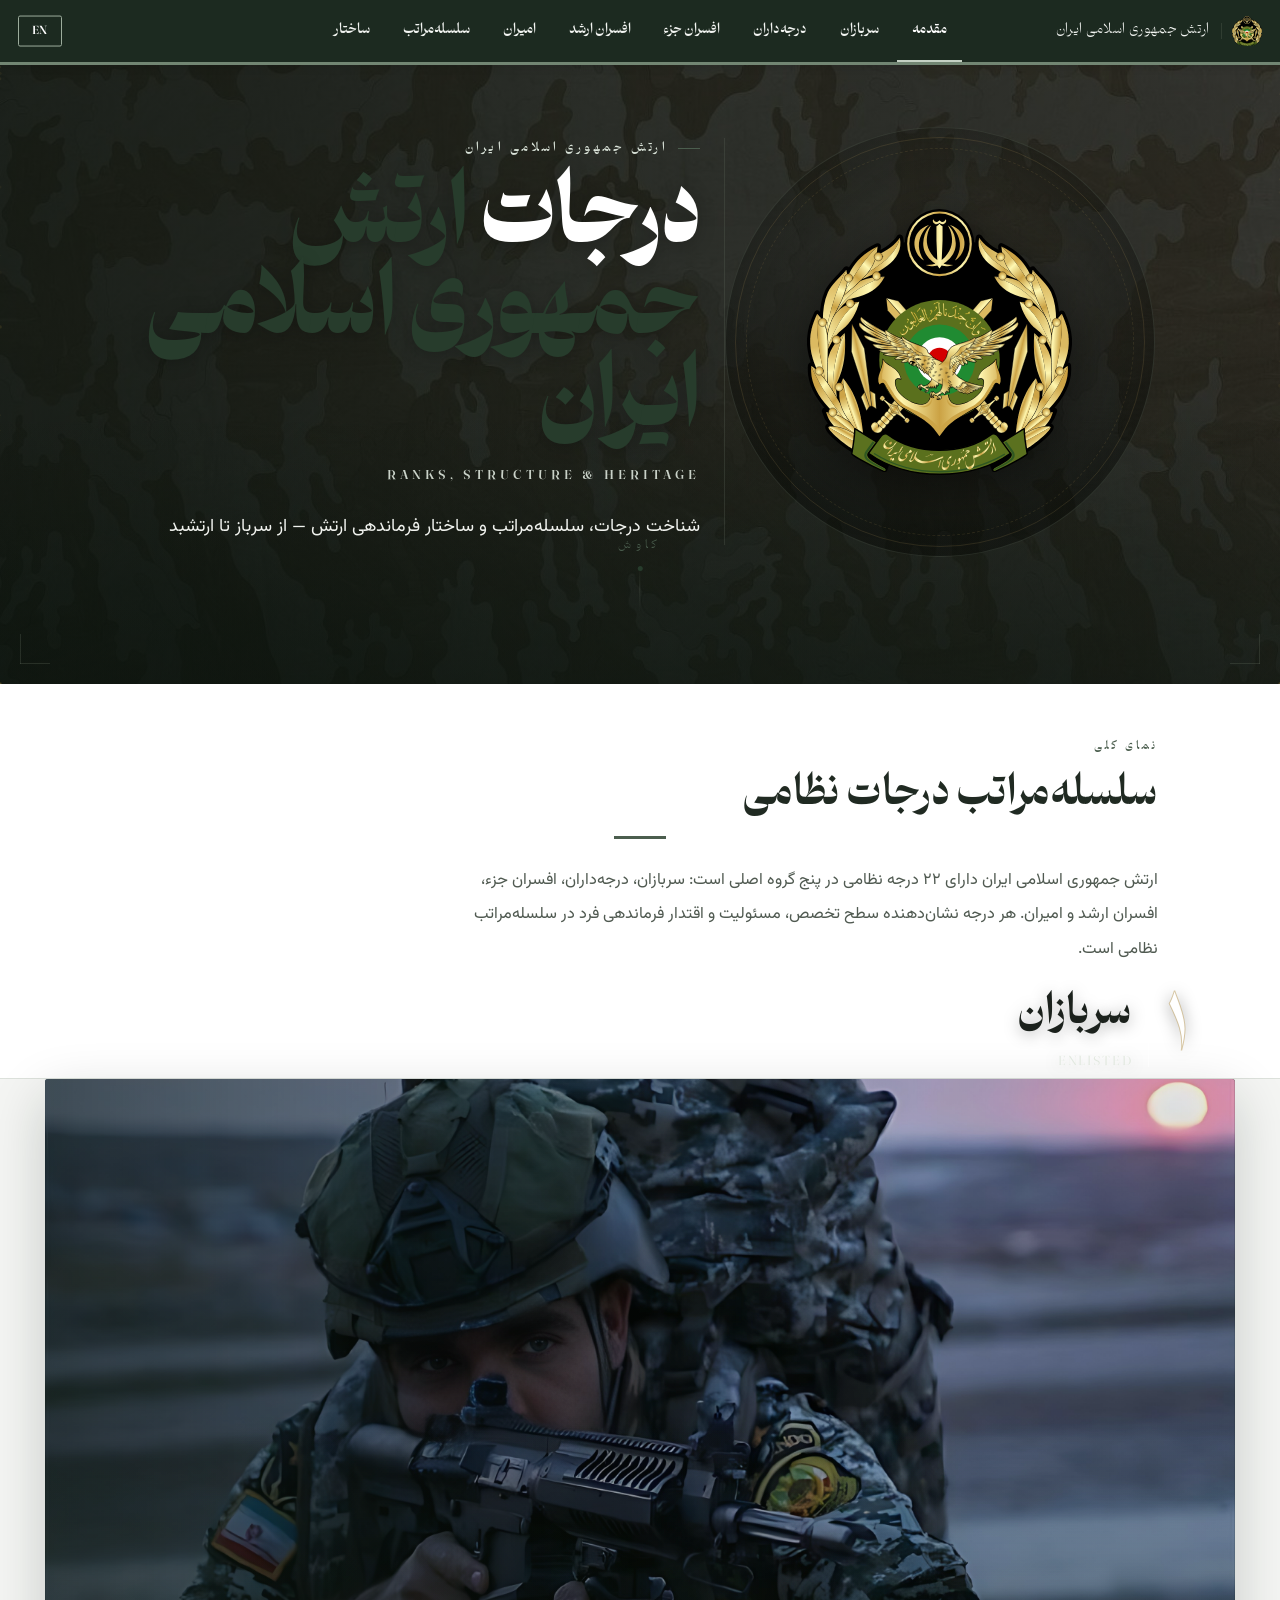
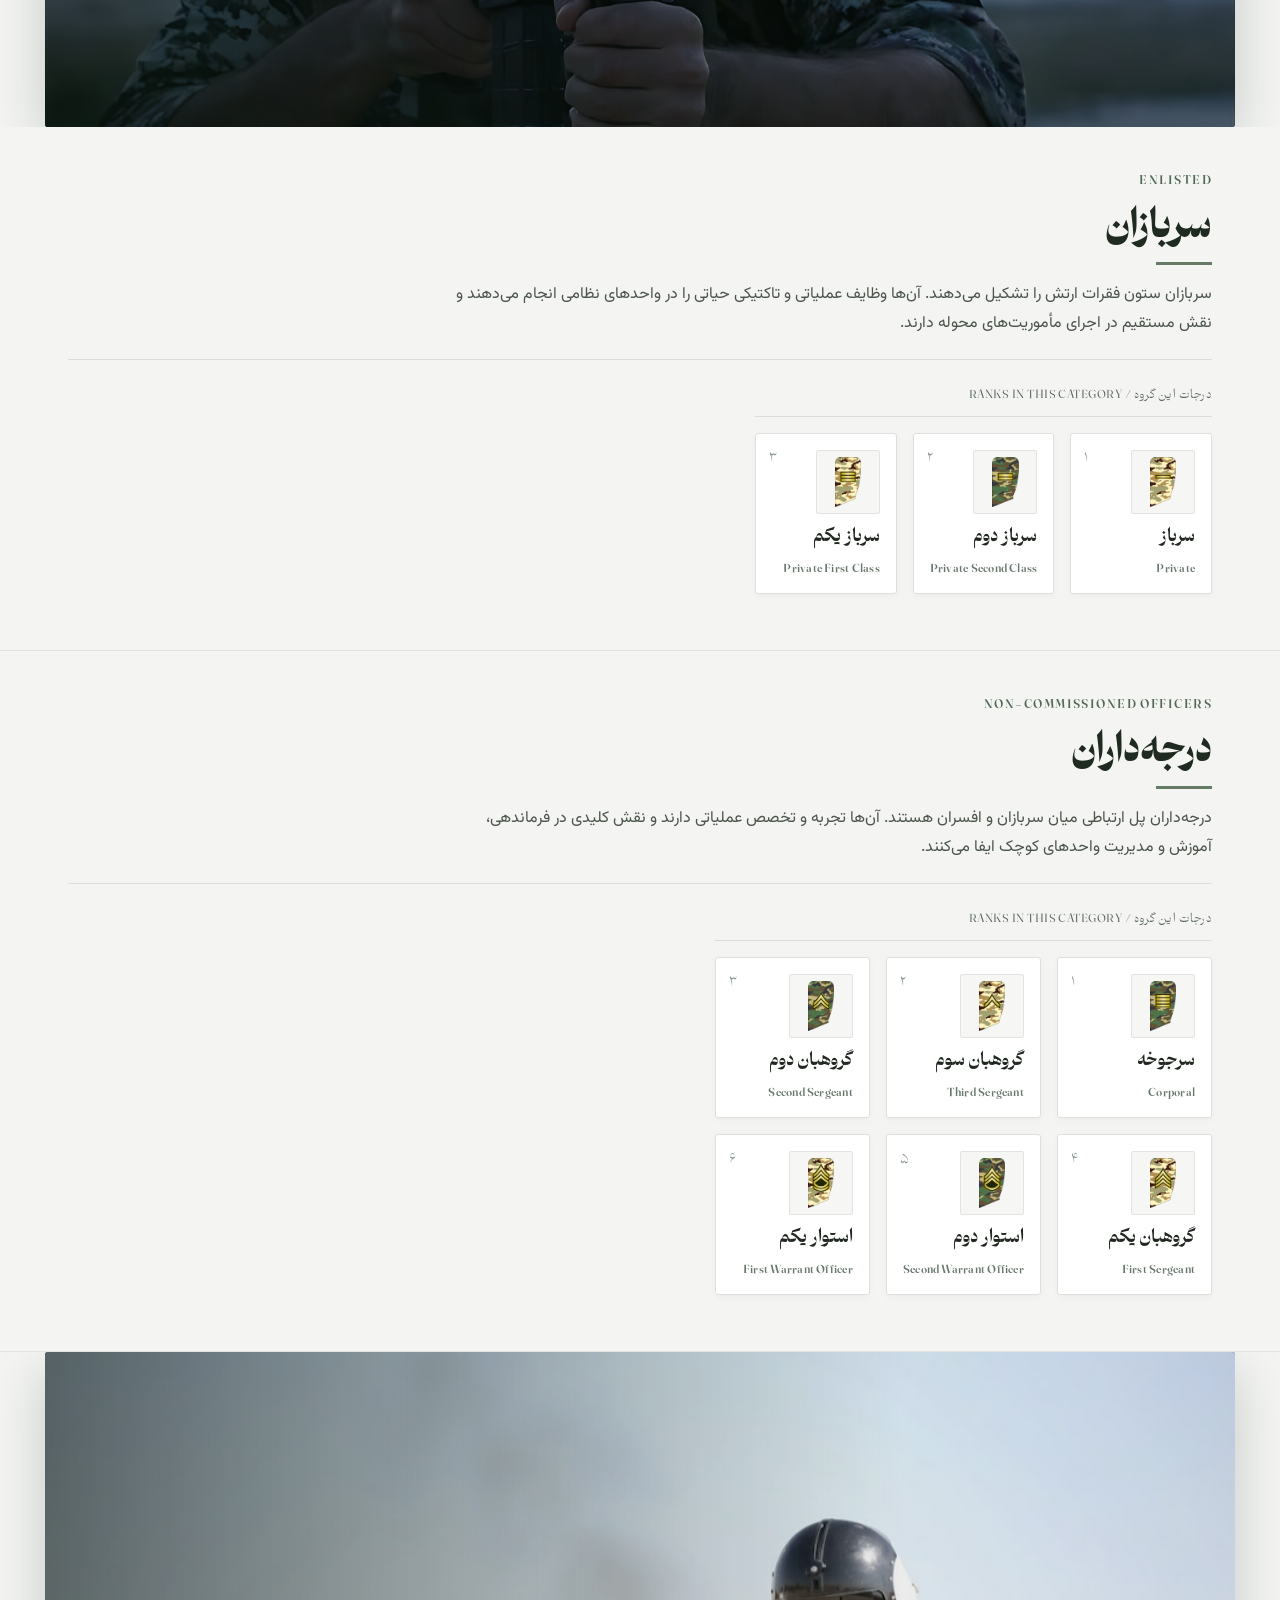
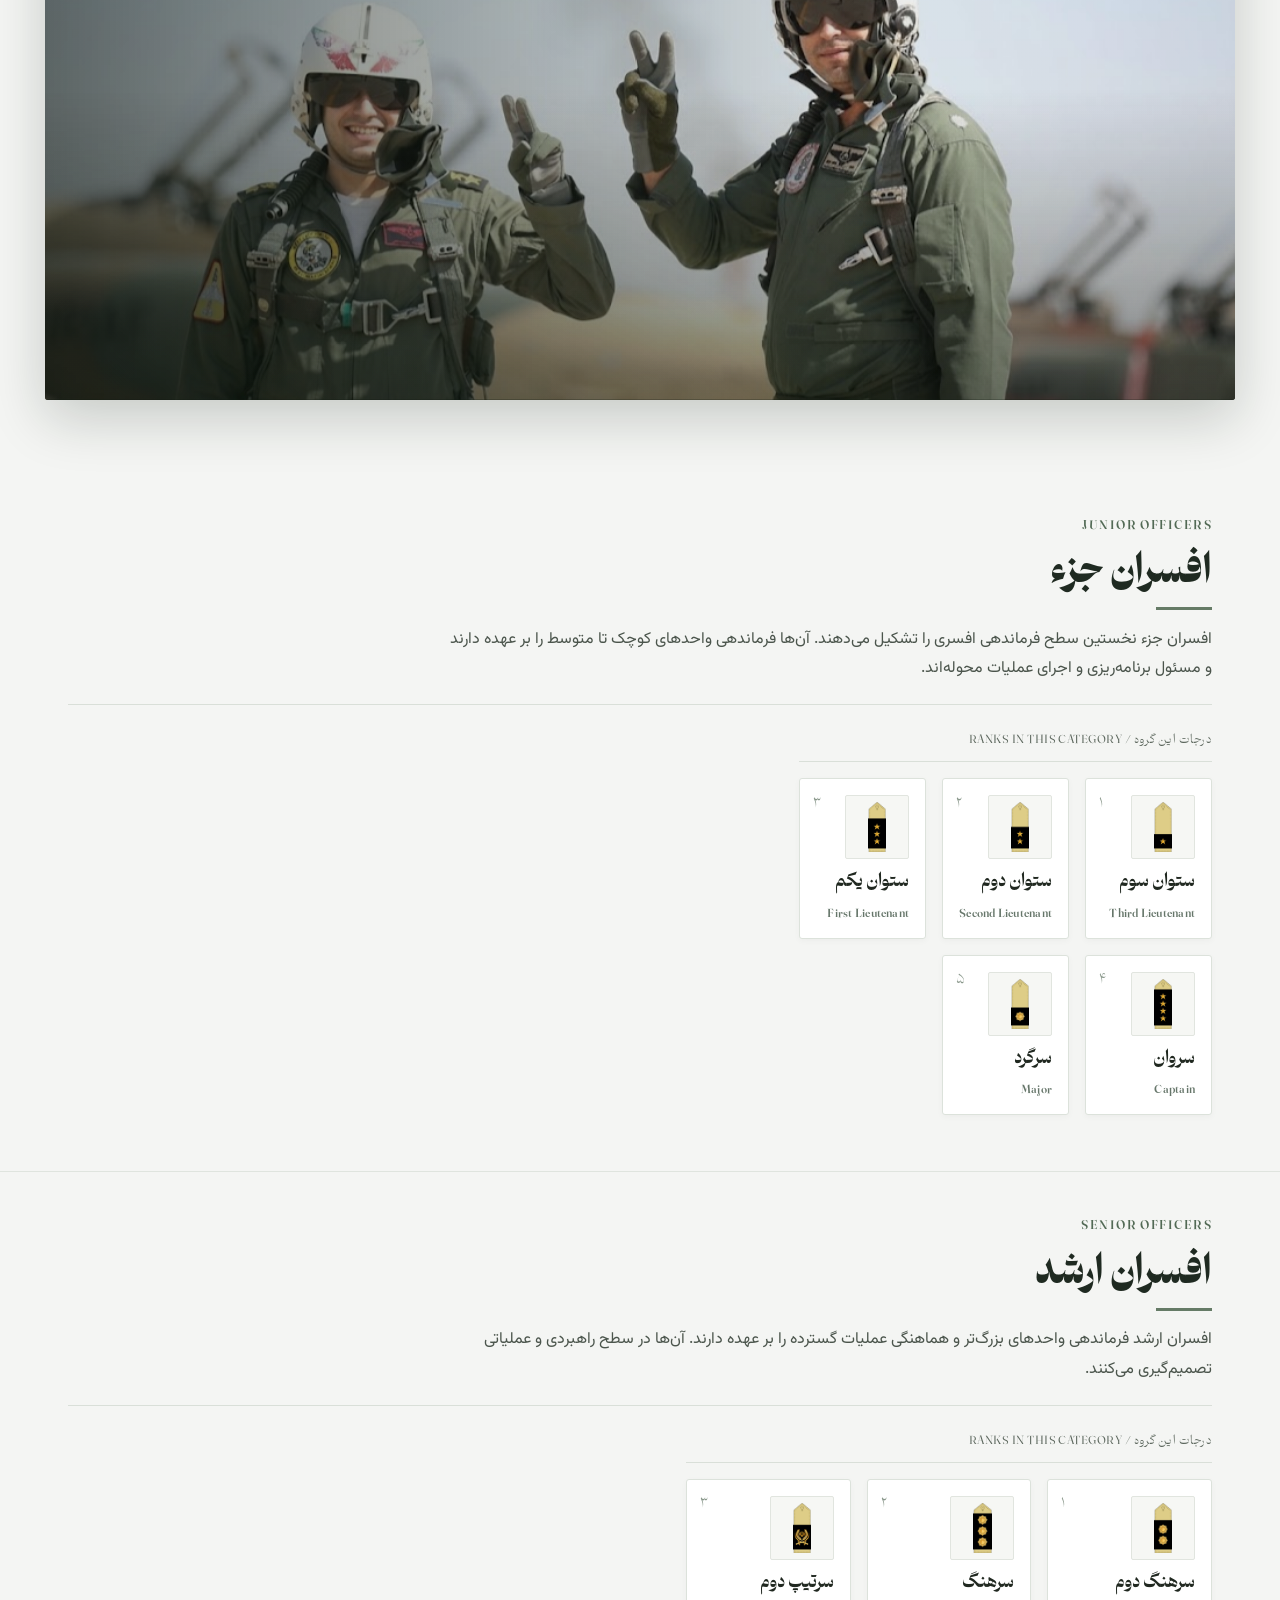
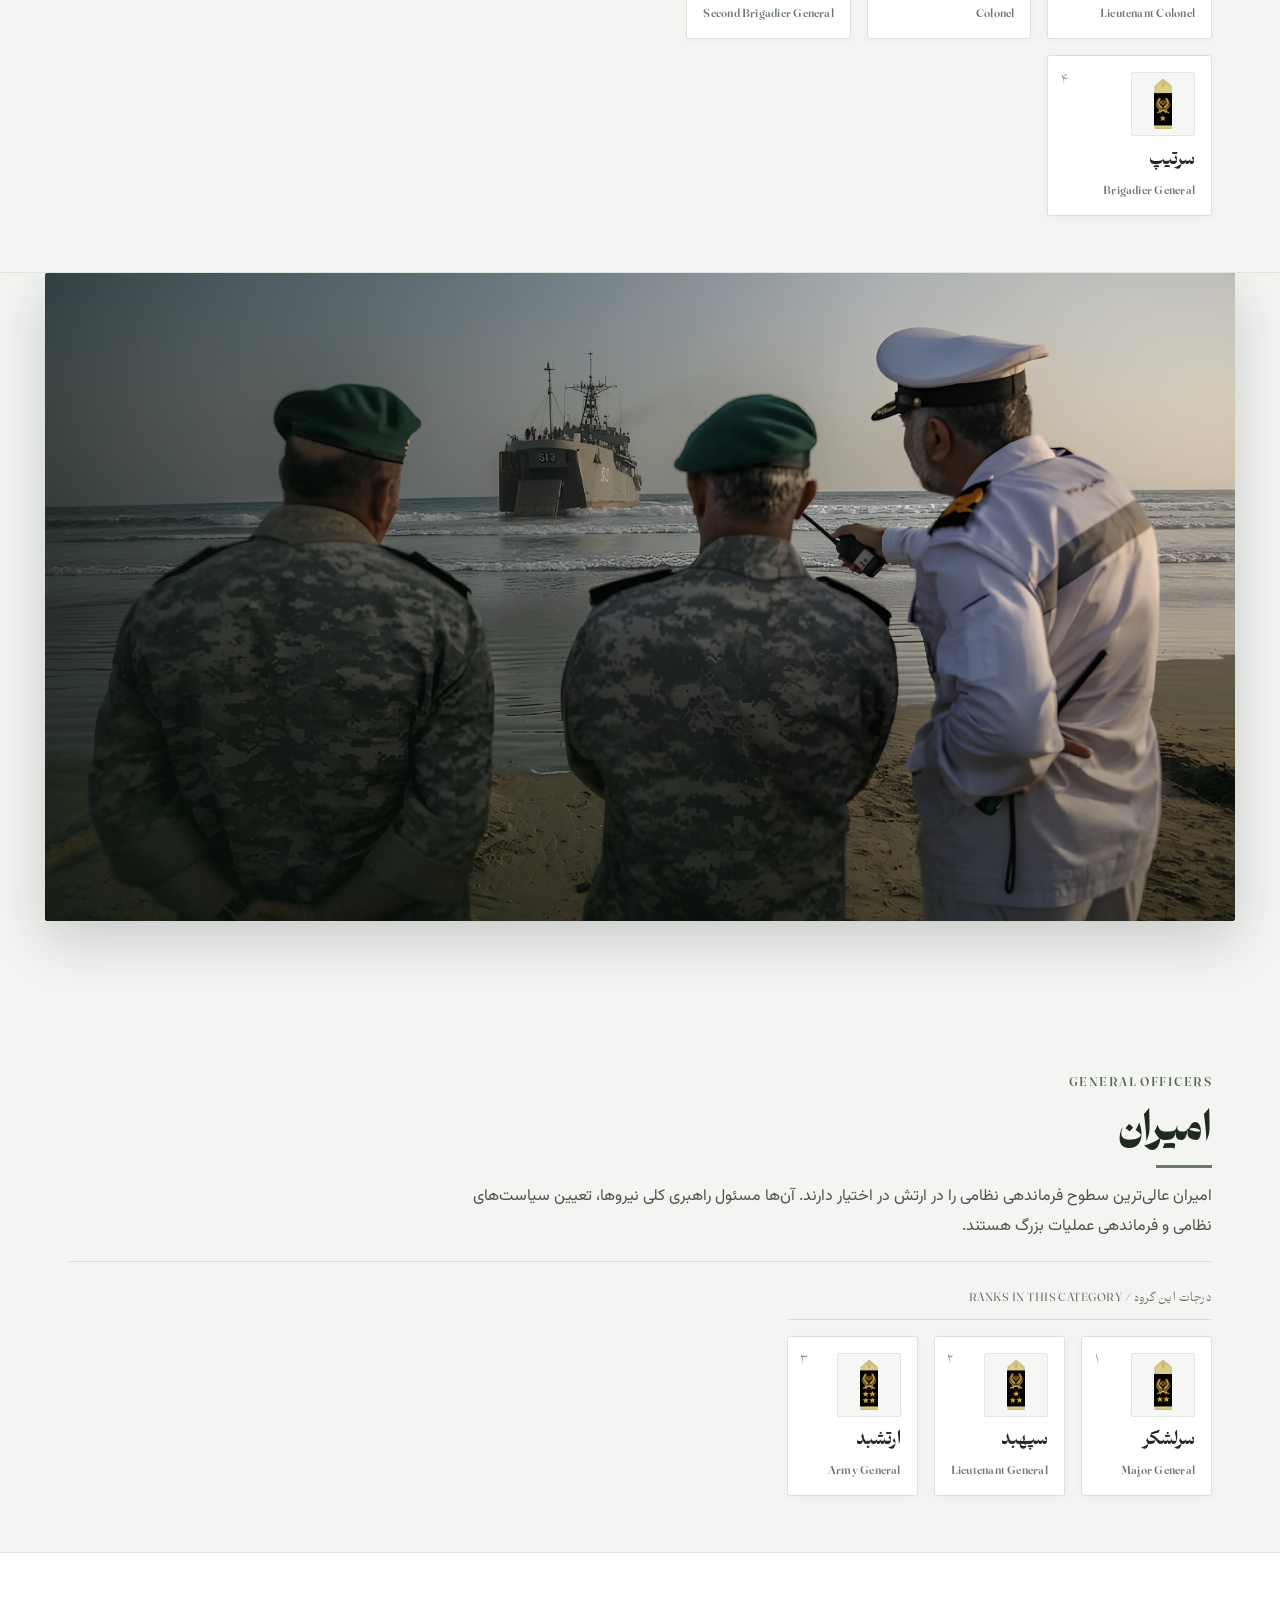
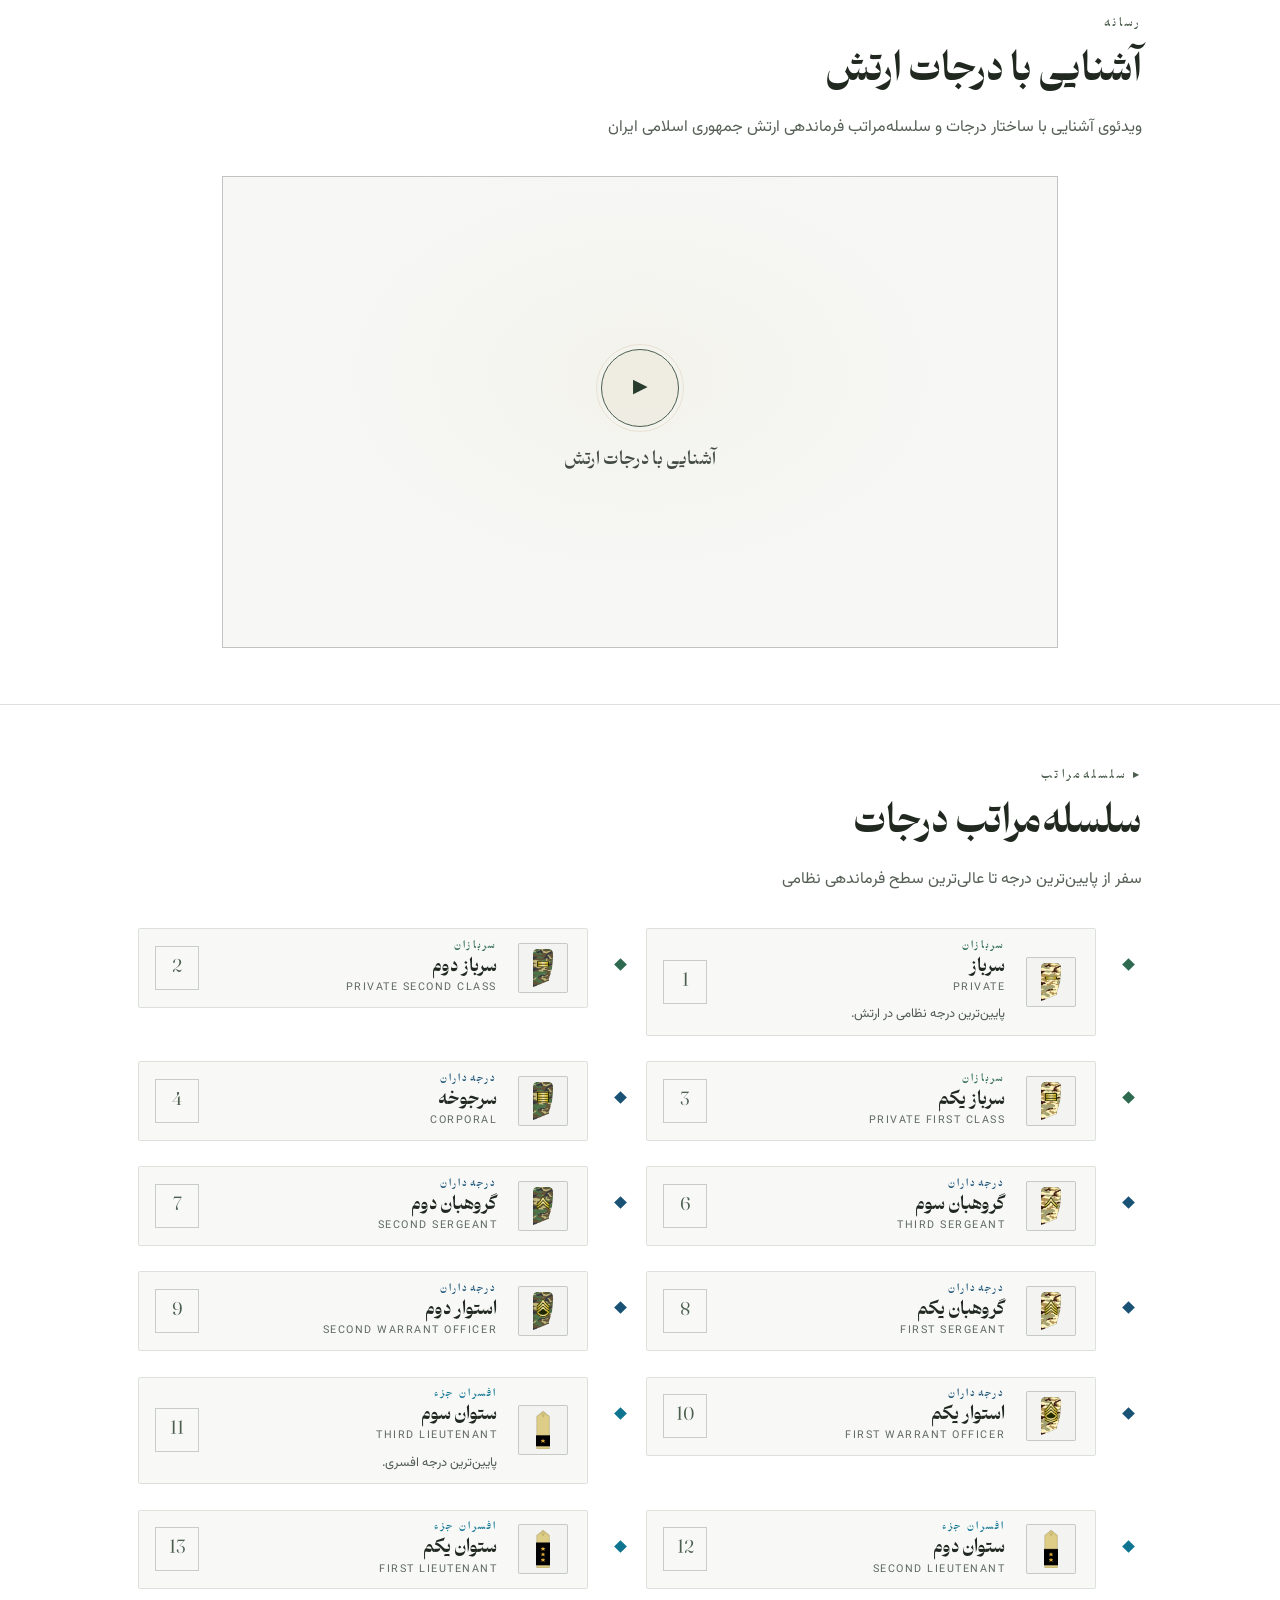
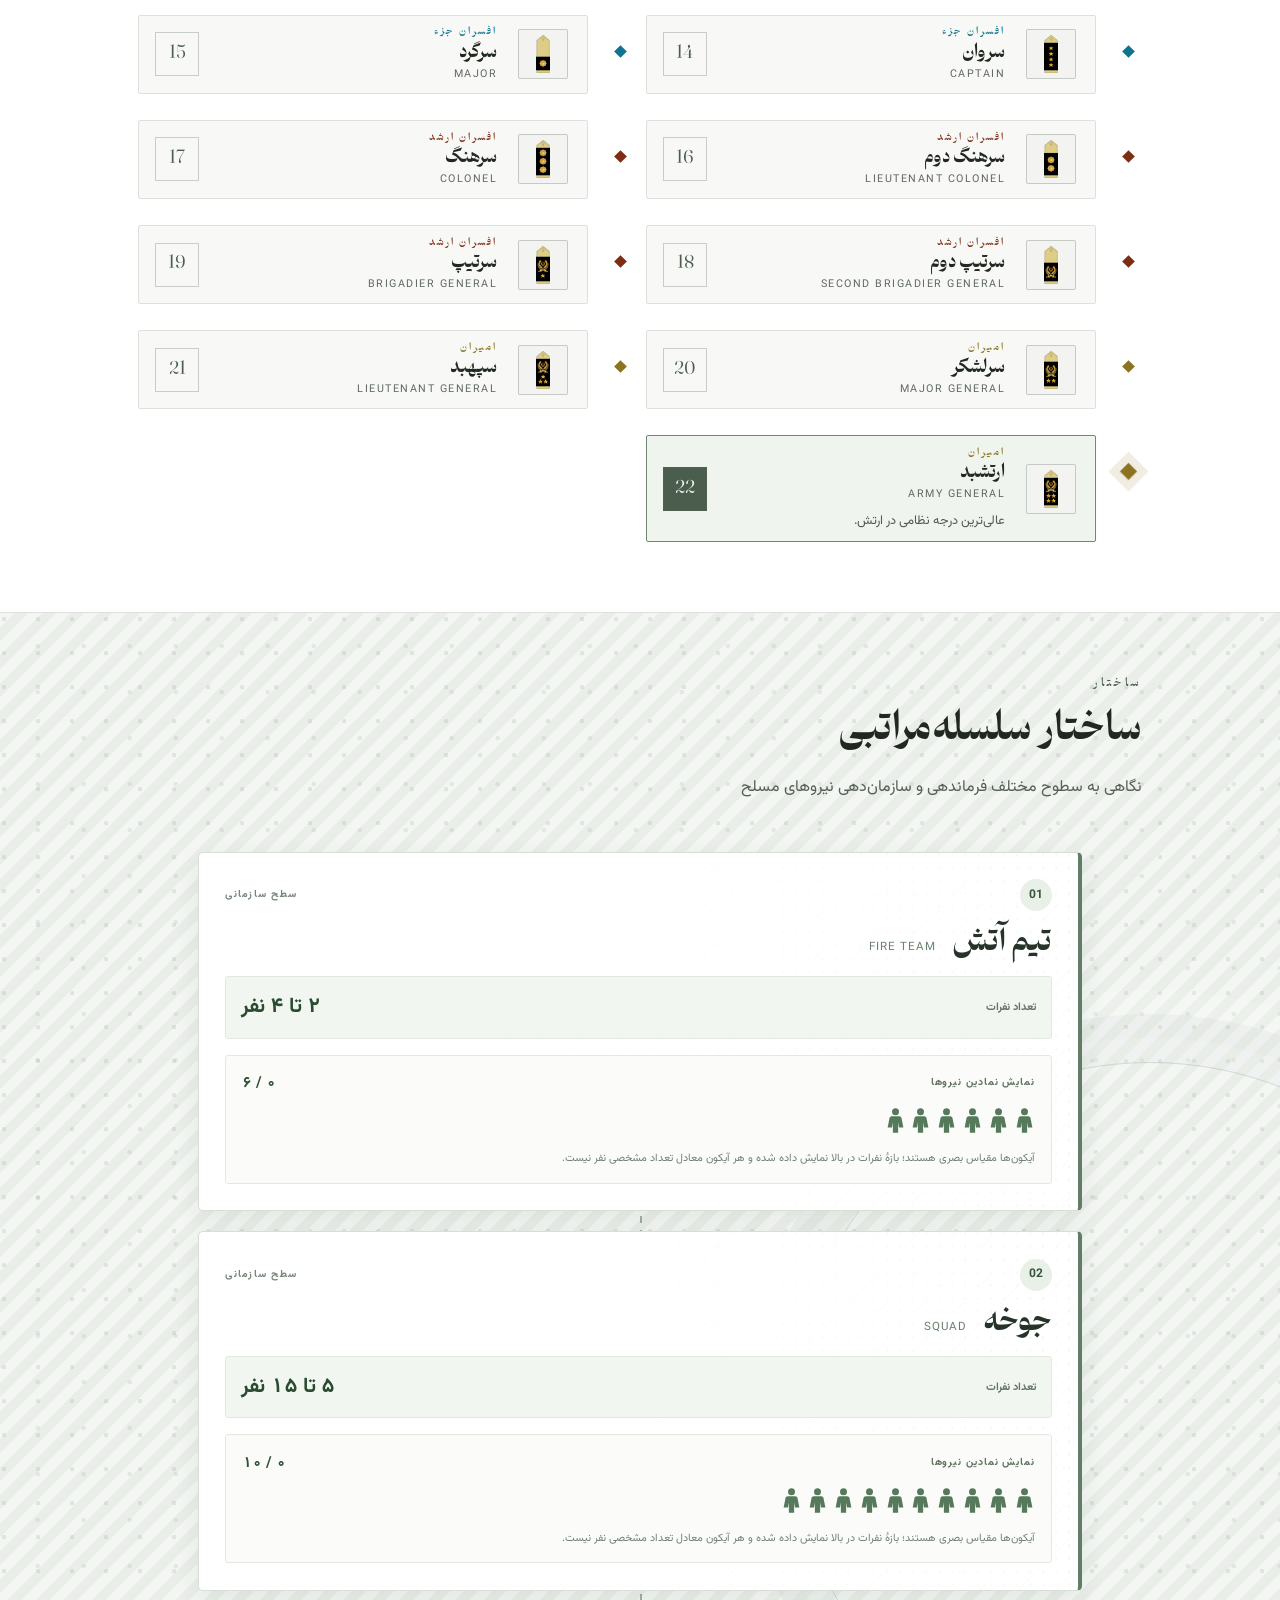
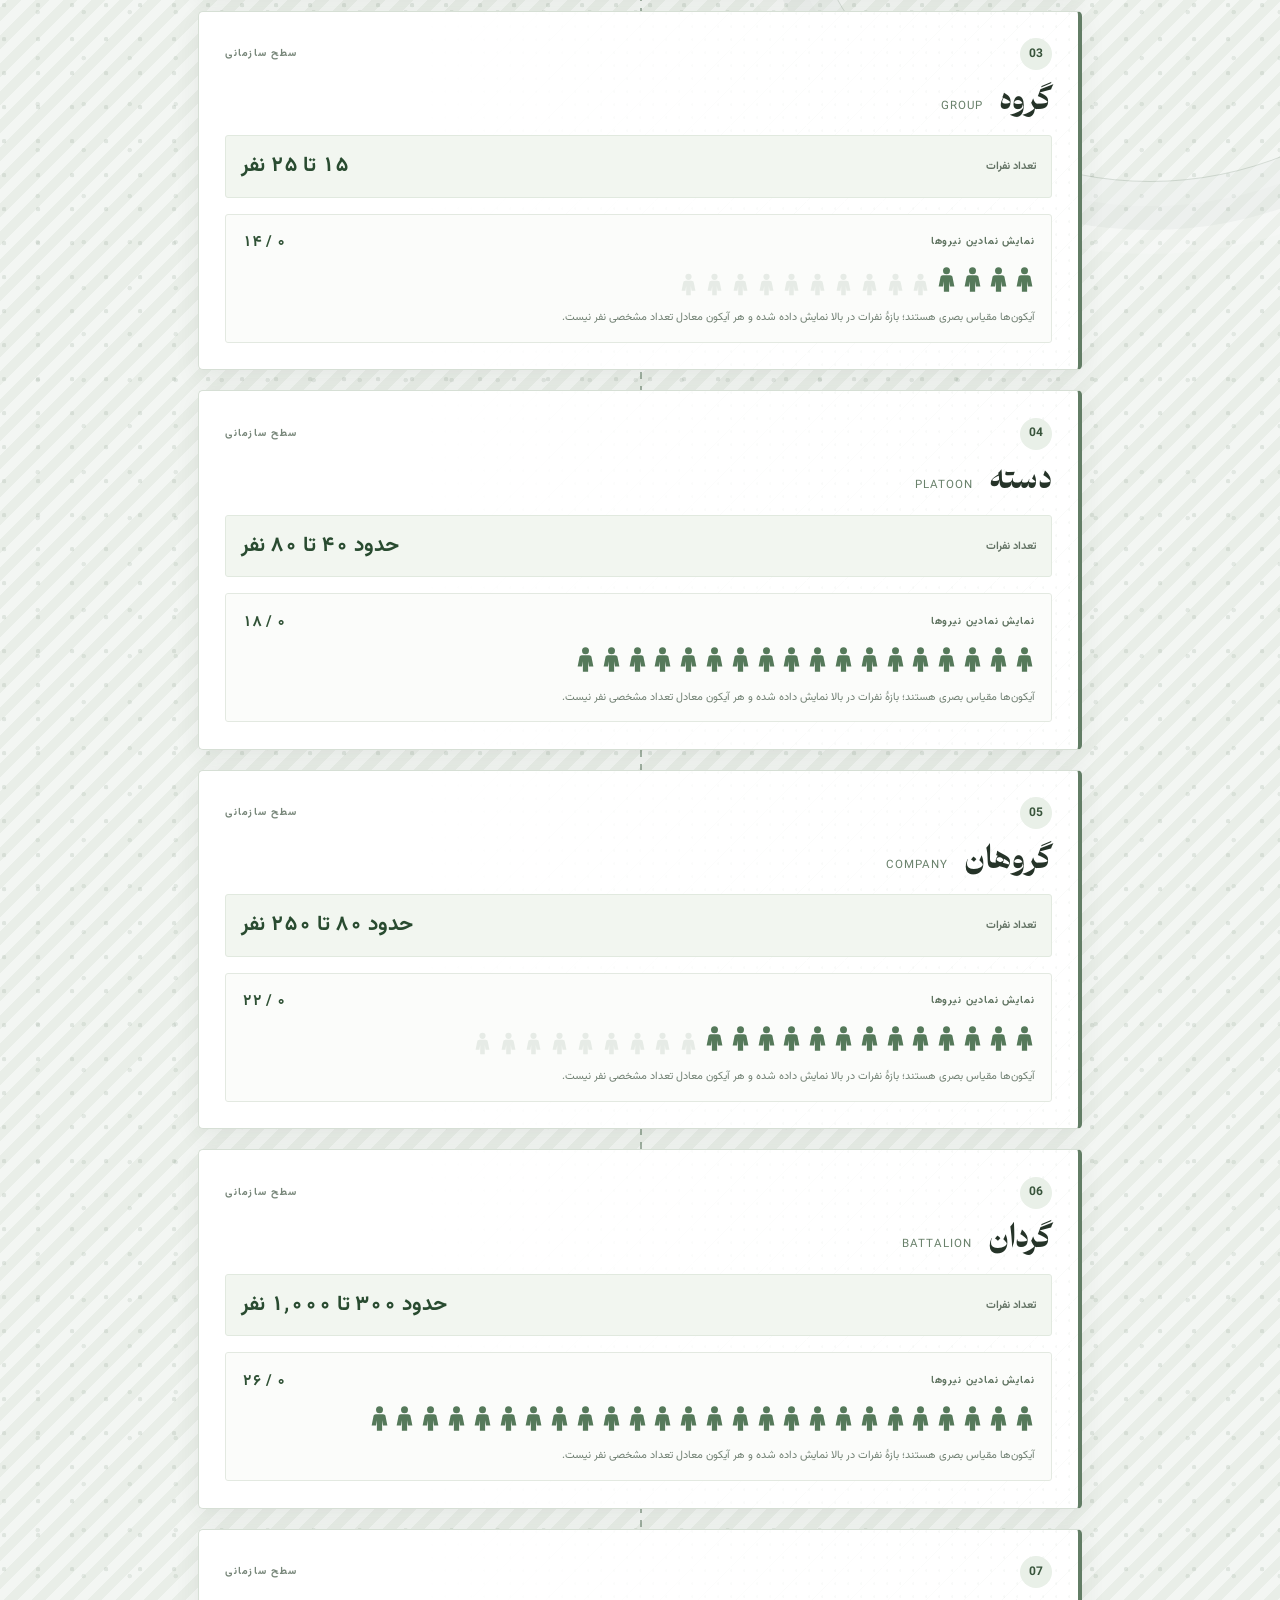
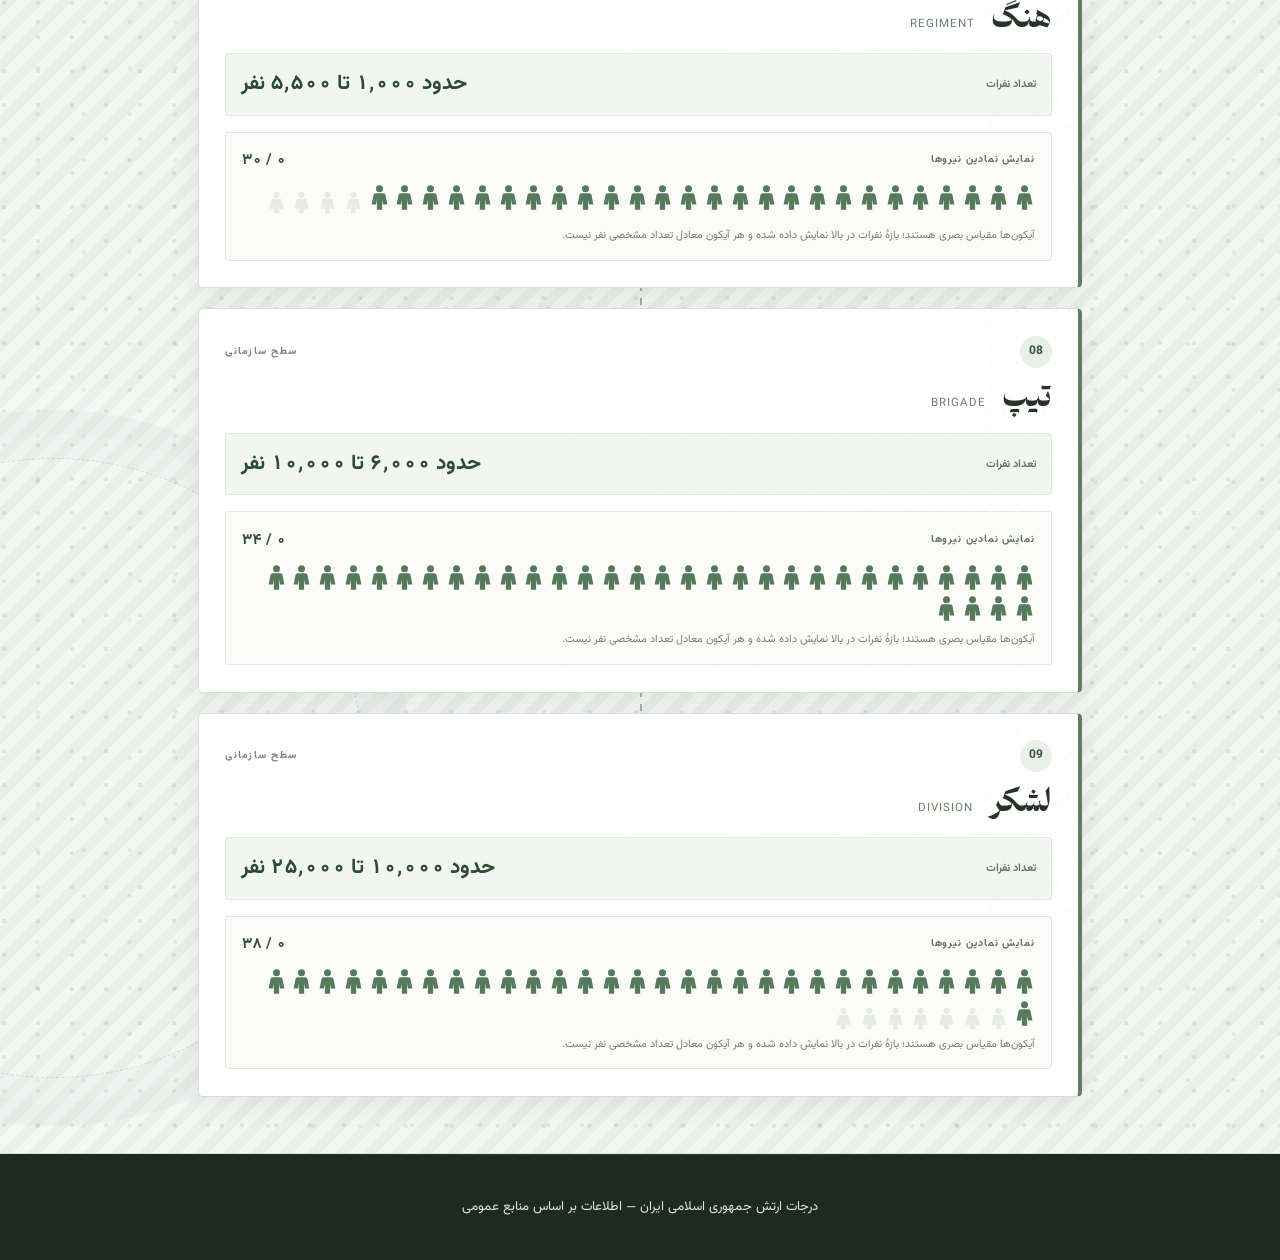
==== commit c28d68f7: "Development" ====
--- a/index.html
+++ b/index.html
@@ -56,7 +56,7 @@
 <p data-i18n="mediaDesc">ویدئوی آشنایی با ساختار درجات و سلسله‌مراتب فرماندهی ارتش جمهوری اسلامی ایران</p>
 </div>
 <div class="media-placeholder reveal">
-<div class="media-card"><div class="media-card-inner"><div class="media-play" role="button" aria-label="پخش ویدئو">&#9654;</div><span class="media-label" data-i18n="mediaPlayLabel">آشنایی با درجات ارتش</span></div></div>
+<div class="media-card"><div class="media-card-inner"><div class="media-play" aria-hidden="true">&#9654;</div><span class="media-label" data-i18n="mediaPlayLabel">آشنایی با درجات ارتش</span></div></div>
 </div>
 </section>
 <section id="timeline-section" class="timeline-section" data-section-id="timeline-section">
--- a/style.css
+++ b/style.css
@@ -164,8 +164,8 @@
 html[dir="rtl"] .hero-text{text-align:right}
 html[dir="ltr"] .hero-text{text-align:left}
 .hero-text{
-  overflow:hidden;max-width:0;opacity:0;
-  white-space:nowrap;will-change:opacity,max-width;
+  overflow:visible;max-width:600px;opacity:1;
+  white-space:normal;will-change:transform;
   position:relative;padding-inline-start:1.5rem;
   border-inline-start:1px solid var(--brass-line);
 }
@@ -183,7 +183,7 @@
   font-weight:900;line-height:1.12;
   color:var(--text);letter-spacing:-0.01em;
   text-shadow:0 4px 30px rgba(0,0,0,0.6);
-  white-space:nowrap;
+  white-space:normal;overflow-wrap:anywhere;
 }
 .hero-title span{color:var(--brass-2)}
 .hero-subtitle{
@@ -288,7 +288,8 @@
 .cat-rule{width:52px;height:3px;border-radius:0;margin:1.1rem 0}
 
 /* === Intro / Editorial header === */
-#intro-section{padding-top:3.5rem;scroll-margin-top:70px}
+#intro-section{padding-top:3.5rem;scroll-margin-top:84px}
+[data-section-id], .rank-section, #timeline-section, #org-section{scroll-margin-top:84px}
 .cat-intro{max-width:900px;margin:0 auto;padding:0 2rem 5rem}
 .cat-intro h2,.timeline-header h2,.org-header h2,.media-header h2{
   font-family:var(--font-heading);font-weight:800;
@@ -354,7 +355,7 @@
 }
 /* agenda order so the masthead leads the roster */
 .ranks-col{order:2;flex:1;min-width:0;display:flex;flex-direction:column;align-items:stretch}
-.desc-col{order:1;flex:0 0 clamp(240px,26vw,330px);position:sticky;top:6.5rem;align-self:start}
+.desc-col{order:1;flex:0 0 clamp(240px,26vw,330px);position:sticky;top:5.5rem;align-self:start;min-width:0}
 .desc-col .cat-label{display:flex;align-items:center;gap:.6rem;letter-spacing:.3em}
 .desc-col .cat-label::before{content:'';width:20px;height:1px;background:currentColor;opacity:.7}
 .desc-col .cat-title{
@@ -362,7 +363,7 @@
   font-size:clamp(1.9rem,3.4vw,2.9rem);line-height:1.2;color:var(--text);margin:.2rem 0 0;
 }
 .desc-col .cat-rule{height:3px;margin:1.3rem 0 1.4rem}
-.desc-col .cat-desc{font-size:.96rem;color:var(--muted);line-height:2.05;margin:0}
+.desc-col .cat-desc{font-size:.96rem;color:var(--muted);line-height:2.05;margin:0;overflow-wrap:anywhere;word-break:normal}
 .desc-col::after{
   content:'';display:block;width:34px;height:34px;margin-top:2.2rem;
   border:1px solid var(--brass-dim);transform:rotate(45deg);opacity:.6;
@@ -600,8 +601,14 @@
 footer p{color:var(--muted-2);font-size:.82rem;line-height:2}
 
 /* === Reveal-on-scroll === */
-.reveal{opacity:0;transform:translateY(26px);transition:opacity .8s var(--ease) .05s,transform .8s var(--ease) .05s}
-.reveal.revealed{opacity:1;transform:translateY(0)}
+/* Content is visible by default; animation only hides elements while JS successfully arms reveal handling. */
+.reveal{opacity:1;transform:none}
+body.reveal-enabled .reveal:not(.revealed){opacity:0;transform:translateY(18px)}
+.reveal.revealed{opacity:1;transform:translateY(0);transition:opacity .55s var(--ease),transform .55s var(--ease)}
+@media (max-width: 700px){
+  body.reveal-enabled .reveal:not(.revealed){transform:translateY(10px)}
+  .reveal.revealed{transition-duration:.35s}
+}
 
 /* === Reduced motion === */
 @media(prefers-reduced-motion:reduce){
@@ -667,4 +674,188 @@
   .org-node:nth-child(5){max-width:100%}
   .detail-panel{width:96vw;max-height:92vh}
   .detail-content{padding:2rem 1.3rem 1.5rem}
-}+}
+
+/* Keyboard accessibility and narrow viewport safeguards */
+:where(a, button, [role="button"], [tabindex]):focus-visible {
+  outline: 3px solid var(--brass-2);
+  outline-offset: 4px;
+}
+.detail-close, .detail-prev, .detail-next { min-height: 44px; }
+@media (max-width: 360px) {
+  .detail-content { padding-inline: .9rem; }
+  .detail-insignia-wrap { max-width: 42vw; max-height: 42vw; }
+  .detail-nav { grid-template-columns: 1fr; }
+  .detail-prev { border-inline-end: 0; border-bottom: 1px solid var(--brass-line); }
+}
+
+/* === Reference-inspired editorial rank layout (content and data remain unchanged) === */
+:root{
+  --ink:#f4f5f3;--ink2:#eef0ed;--panel:#fff;--panel2:#f7f8f6;--plate:#f3f4f1;
+  --line:rgba(20,35,26,.14);--line-strong:rgba(20,35,26,.24);--brass-line:rgba(95,105,91,.3);
+  --text:#1b211c;--text-2:#424a43;--muted:#606960;--muted-2:#727a72;
+  --brass:#4b5e4e;--brass-2:#273c2c;--brass-dim:rgba(45,68,49,.42);--olive:#5c6b48;--olive-2:#dce2da;
+  --gold:var(--brass);--shadow-soft:0 10px 30px rgba(18,32,22,.08);--shadow-lift:0 16px 40px rgba(18,32,22,.14);
+}
+html{background:#f4f5f3;scroll-padding-top:82px;scrollbar-color:#9aa69a #eef0ed}
+body{color:var(--text);background:#f4f5f3;background-image:none;line-height:1.75}
+.grain-overlay{display:none}
+#progressBar{background:#526a55;box-shadow:none}
+#hero{position:relative;height:min(76vh,760px);min-height:480px;background-color:#17241b;z-index:1}
+#hero::before{background:linear-gradient(90deg,rgba(9,18,12,.72),rgba(9,18,12,.38)),linear-gradient(0deg,rgba(9,18,12,.35),transparent 55%)}
+#hero::after{background:linear-gradient(0deg,rgba(9,18,12,.4),transparent 40%)}
+.hero-frame{inset:1.25rem;border-color:rgba(255,255,255,.28)}
+.hero-label,.hero-subtitle{color:#d9e2d8}
+.hero-title{color:#fff;text-shadow:0 2px 18px rgba(0,0,0,.25)}
+.hero-sub{color:#f0f2ee}
+#heroSpacer{display:none;height:0;min-height:0}
+#siteContent{background:#f4f5f3}
+#siteContent::before{display:none}
+#stickyNav{height:auto;min-height:62px;transform:none;background:#1c2a20;border-bottom:3px solid #728673;box-shadow:0 2px 8px rgba(0,0,0,.12)}
+#stickyNav.visible{background:#1c2a20;backdrop-filter:none;-webkit-backdrop-filter:none}
+.nav-inner{min-height:62px;height:auto;justify-content:center;padding:0 5rem;flex-wrap:nowrap}
+.nav-brand-name,.nav-link{color:#f4f6f3}
+.nav-link{line-height:60px;font-size:.82rem;letter-spacing:0;border-bottom-color:transparent}
+.nav-link:hover,.nav-link.active{color:#fff;border-bottom-color:#c5d1c4}
+.nav-brand-emblem{filter:none}
+.lang-toggle{background:transparent;border-color:#9cac9c;color:#fff;letter-spacing:0}
+.lang-toggle:hover{background:#dce5dc;color:#1c2a20}
+#intro-section{background:#fff;padding:3rem 1.25rem 2rem!important;border-bottom:1px solid #dce1db}
+.cat-intro{max-width:1100px!important}
+.cat-intro-inner{text-align:start!important}
+.cat-intro .cat-title{color:#202a22!important;font-size:clamp(1.8rem,3vw,2.5rem)!important;line-height:1.25}
+.cat-intro .cat-desc{color:#505a51!important;max-width:78ch!important;margin:0!important;font-size:1.02rem}
+#categoriesContainer{background:#f4f5f3}
+.cinematic-section{display:none!important}
+.rank-section{padding:2.75rem 0 3.5rem;background:#f4f5f3!important;border-bottom:1px solid #dfe4de;scroll-margin-top:76px}
+.rank-section+.rank-section::before{display:none}
+.rank-layout{display:flex;flex-direction:column;gap:1.4rem;max-width:1240px;padding:0 clamp(1rem,4vw,3rem)}
+.desc-col{order:0;position:static;flex:none;width:100%;max-width:none;padding:0 0 1.25rem;border-bottom:1px solid #d9dfd8}
+.desc-col .cat-label{font-size:.75rem;letter-spacing:.12em;color:#526a55!important}
+.desc-col .cat-label::before{display:none}
+.desc-col .cat-title{color:#1f2a21;font-size:clamp(1.65rem,2.7vw,2.2rem);margin:.3rem 0 .65rem;line-height:1.3}
+.desc-col .cat-rule{width:56px!important;height:3px;margin:.7rem 0 .9rem!important;background:#657b66!important}
+.desc-col .cat-desc{max-width:85ch;color:#4b554c;font-size:1rem;line-height:1.85}
+.desc-col::after{display:none}
+.ranks-col{order:1;display:grid;grid-template-columns:repeat(3,minmax(0,1fr));gap:1rem;border:0;counter-reset:service}
+.ranks-col::before{content:'درجات این گروه  /  RANKS IN THIS CATEGORY';grid-column:1/-1;border-bottom:1px solid #d9dfd8;padding:.2rem 0 .65rem;color:#59645a;font-size:.72rem;letter-spacing:.04em}
+.rank-chip{min-width:0;min-height:150px;display:flex;flex-direction:column;align-items:flex-start;justify-content:flex-start;gap:.7rem;padding:1rem!important;background:#fff;border:1px solid #dce2db!important;border-radius:3px;box-shadow:0 2px 6px rgba(20,35,26,.035);transition:border-color .2s,box-shadow .2s,transform .2s}
+.rank-chip:hover{background:#fff;border-color:#859886!important;box-shadow:0 8px 20px rgba(20,35,26,.09);transform:translateY(-2px)}
+.rank-chip::before{inset-inline-end:.8rem;top:.8rem;transform:none;color:#748576;font-size:.85rem}
+.chip-insignia{width:64px;height:64px;background:#f6f7f4;border:1px solid #e1e5df;border-radius:2px;padding:6px}
+.rank-chip:hover .chip-insignia{background:#f6f7f4;border-color:#859886}
+.chip-name{color:#202820;font-size:1.05rem;line-height:1.45;overflow-wrap:anywhere}
+.chip-name-en{font-size:.72rem;letter-spacing:.02em;color:#66766a;border:0;padding:0;line-height:1.4;text-transform:none;overflow-wrap:anywhere}
+.media-section,.timeline-section,.org-section{background:#fff;color:#202820;border-bottom:1px solid #dce1db;padding:3.5rem 0}
+.media-header,.timeline-header,.org-header{max-width:1100px;text-align:start;margin:0 auto 2rem;padding:0 clamp(1rem,4vw,3rem)}
+.media-header h2,.timeline-header h2,.org-header h2{color:#202820;font-size:clamp(1.7rem,3vw,2.25rem);line-height:1.3}
+.media-header p,.timeline-header p,.org-header p{color:#566057;max-width:78ch}
+#timelineRanks{max-width:1100px;display:grid;grid-template-columns:repeat(2,minmax(0,1fr));gap:.75rem;padding:0 clamp(1rem,4vw,3rem)}
+.tl-node{min-width:0}
+.tl-line{display:none}
+.tl-card{background:#f8f9f7!important;border:1px solid #dce2db!important;box-shadow:none!important}
+.tl-name,.tl-info h4{color:#202820!important;overflow-wrap:anywhere}
+.tl-desc{color:#515b52!important}
+.tl-node.active .tl-card{border-color:#718773!important;background:#f0f4ef!important}
+.org-section #orgChart{max-width:1100px;margin:auto;padding:0 clamp(1rem,4vw,3rem)}
+footer{background:#1c2a20;padding:2.5rem 1rem;color:#fff}
+footer p{color:#e1e8e0}
+/* Scroll reveal must never make content dependent on observer timing. */
+.reveal,body.reveal-enabled .reveal:not(.revealed),.reveal.revealed{opacity:1!important;transform:none!important;visibility:visible!important;transition:none!important}
+@media(max-width:1000px){
+ .nav-inner{justify-content:flex-start;padding:0 1rem;overflow-x:auto}
+ .nav-brand{position:relative;inset-inline-start:auto;top:auto;transform:none;flex:0 0 auto;margin-inline-end:.5rem}
+ .nav-brand-name{display:none}
+ .lang-toggle{position:sticky;inset-inline-end:0;top:auto;transform:none;flex:0 0 auto;margin-inline-start:auto}
+ .ranks-col{grid-template-columns:repeat(2,minmax(0,1fr))}
+}
+@media(max-width:600px){
+ #hero{height:70svh;min-height:440px}
+ .hero-content{padding:1.25rem}
+ .hero-title{font-size:clamp(1.8rem,8vw,2.5rem);line-height:1.3;white-space:normal}
+ #intro-section{padding:2rem 1rem 1.5rem!important}
+ .rank-section{padding:2rem 0 2.5rem}
+ .rank-layout{padding:0 1rem}
+ .ranks-col{grid-template-columns:1fr;gap:.65rem}
+ .rank-chip{min-height:0;display:grid;grid-template-columns:58px minmax(0,1fr);grid-template-rows:auto auto;align-items:center;column-gap:.85rem;row-gap:.2rem;padding:.8rem!important}
+ .chip-insignia{grid-row:1/3;width:56px;height:56px}
+ .chip-name{font-size:1rem}
+ .chip-name-en{font-size:.7rem}
+ #timelineRanks{grid-template-columns:1fr}
+ .media-section,.timeline-section,.org-section{padding:2.5rem 0}
+}
+
+/* === Restored photography + overlapping, scroll-led editorial layers === */
+.cinematic-section{
+  display:block!important;position:relative;height:88vh;min-height:560px;max-height:900px;
+  margin-bottom:-16vh;overflow:visible;background:transparent;z-index:1;isolation:isolate;
+}
+.cinematic-section:nth-of-type(1){z-index:3}
+.cinematic-section:nth-of-type(2){z-index:2}
+.cinematic-section:nth-of-type(3){z-index:1}
+.cinematic-image{
+  position:sticky;top:74px;height:min(72vh,720px);min-height:420px;overflow:hidden;
+  margin-inline:clamp(1rem,3.5vw,3.5rem);border-radius:3px;background:#18241b;
+  box-shadow:0 18px 55px rgba(15,30,20,.2);isolation:isolate;
+}
+.cinematic-image img{display:block;width:100%;height:100%;object-fit:cover;object-position:center;transform:scale(1.02);will-change:transform;filter:saturate(.88)}
+.cinematic-image::after{content:"";position:absolute;inset:0;background:linear-gradient(90deg,rgba(12,22,15,.62),rgba(12,22,15,.08) 72%),linear-gradient(0deg,rgba(12,22,15,.42),transparent 48%);pointer-events:none}
+.cinematic-caption{position:sticky;z-index:3;top:calc(74px + 1.5rem);margin-top:-6rem;margin-inline:clamp(2rem,7vw,7rem);color:#fff;display:flex;align-items:center;gap:1rem;pointer-events:none;text-shadow:0 2px 16px rgba(0,0,0,.35)}
+.cinematic-no{font-size:clamp(2.5rem,6vw,5rem);font-weight:800;line-height:1;color:#fff;border-inline-end:1px solid rgba(255,255,255,.55);padding-inline-end:1rem}
+.cinematic-meta{display:flex;flex-direction:column;gap:.25rem}.cinematic-meta em{font-size:clamp(1.35rem,3vw,2.4rem);font-style:normal;font-weight:800}.cinematic-en{font-size:.8rem;letter-spacing:.13em;text-transform:uppercase;color:#e1e8df}
+#categoriesContainer>.rank-section{position:relative;z-index:5;margin-top:0;background:#f4f5f3}
+#categoriesContainer>.cinematic-section+.rank-section{margin-top:-2vh}
+.org-section #orgChart{gap:1.1rem}
+.org-scroll-node{max-width:100%!important;transition:border-color .25s,box-shadow .25s,transform .25s;overflow:hidden}
+.org-scroll-node.org-in-view{border-color:#879b88;box-shadow:0 12px 30px rgba(25,48,30,.08)}
+.org-force-visual{margin:1rem 0 .9rem;padding:.85rem 1rem;background:#edf1eb;border:1px solid #dce4da;border-radius:3px;overflow:hidden}
+.org-force-head{display:flex;align-items:center;justify-content:space-between;gap:1rem;margin-bottom:.65rem}
+.org-force-title{font-size:.78rem;font-weight:700;color:#405442}
+.org-force-count{font-variant-numeric:tabular-nums;font-size:1.2rem;font-weight:800;color:#253e2a;min-width:2ch;text-align:end}
+.soldier-grid{display:flex;align-items:flex-end;align-content:flex-start;flex-wrap:wrap;gap:.35rem;min-height:34px}
+.soldier-icon{display:inline-flex;width:22px;height:28px;opacity:.12;transform:translateY(5px) scale(.88);transition:opacity .18s ease,transform .18s ease;color:#536d56}
+.soldier-icon svg{width:100%;height:100%;fill:currentColor}
+.soldier-icon.is-counted{opacity:1;transform:translateY(0) scale(1)}
+.org-force-note{margin:.55rem 0 0;color:#667266;font-size:.68rem;line-height:1.55}
+@media(max-width:700px){
+ .cinematic-section{height:72vh;min-height:440px;margin-bottom:-9vh}
+ .cinematic-image{top:66px;height:58vh;min-height:340px;margin-inline:.75rem}
+ .cinematic-caption{top:calc(66px + 1rem);margin-top:-5rem;margin-inline:1.5rem;gap:.7rem}
+ .cinematic-no{font-size:2.6rem;padding-inline-end:.7rem}
+ .cinematic-meta em{font-size:1.25rem}.cinematic-en{font-size:.65rem}
+ .org-force-visual{padding:.7rem}.soldier-icon{width:18px;height:24px}
+}
+@media(prefers-reduced-motion:reduce){
+ .soldier-icon{transition:none!important}.cinematic-image img{transform:none!important;will-change:auto}
+}
+
+/* Final organizational scale: distinctive patterned field behind clean white panels. */
+.org-section{isolation:isolate;overflow:hidden;background-color:#e9eee8!important;background-image:radial-gradient(circle at 12% 18%,rgba(77,105,81,.12) 0 2px,transparent 2.5px),radial-gradient(circle at 82% 72%,rgba(77,105,81,.10) 0 2px,transparent 2.5px),linear-gradient(135deg,rgba(255,255,255,.46) 25%,transparent 25%,transparent 50%,rgba(255,255,255,.46) 50%,rgba(255,255,255,.46) 75%,transparent 75%);background-size:34px 34px,46px 46px,28px 28px!important;position:relative}
+.org-section::before,.org-section::after{content:"";position:absolute;z-index:-1;pointer-events:none;border:1px solid rgba(68,93,71,.18);border-radius:50%;width:min(62vw,720px);aspect-ratio:1;top:12%;inset-inline-start:-18%;box-shadow:0 0 0 24px rgba(255,255,255,.12),0 0 0 48px rgba(68,93,71,.04),0 0 0 72px rgba(255,255,255,.12)}
+.org-section::after{top:auto;bottom:2%;inset-inline-start:auto;inset-inline-end:-20%;width:min(55vw,620px);border-style:dashed;transform:rotate(-18deg)}
+.org-section .org-header{position:relative;z-index:1;margin-bottom:3rem}
+.org-section #orgChart{position:relative;z-index:1;max-width:980px;gap:1.25rem;padding:0 clamp(1rem,4vw,3rem)}
+.org-section #orgChart::before{left:50%;width:2px;background:repeating-linear-gradient(to bottom,rgba(73,103,77,.48) 0 7px,transparent 7px 14px)}
+.org-section .org-node{width:100%;max-width:100%!important;overflow:hidden;position:relative;margin:0;padding:clamp(1rem,2.4vw,1.65rem);background:#fff!important;border:1px solid #d6dfd5!important;border-inline-start:4px solid #627d65!important;border-radius:5px;box-shadow:0 8px 26px rgba(35,56,38,.075);transition:box-shadow .25s,border-color .25s,transform .25s}
+.org-section .org-node::after{content:"";position:absolute;inset:0;pointer-events:none;opacity:.45;background-image:linear-gradient(135deg,transparent 0 48%,rgba(102,131,105,.07) 48% 49%,transparent 49% 100%),radial-gradient(circle at 95% 12%,rgba(102,131,105,.12) 0 1px,transparent 1.5px);background-size:38px 38px,13px 13px;mask-image:linear-gradient(90deg,transparent 20%,#000 100%)}
+.org-section .org-node::before{z-index:2;background:#829a84;height:1.25rem;top:-1.3rem}
+.org-section .org-node:first-child::before{display:none}
+.org-section .org-node.org-in-view{border-color:#91a793!important;box-shadow:0 14px 34px rgba(35,56,38,.13);transform:translateY(-2px)}
+.org-card-top,.org-level,.org-range-row,.org-force-visual{position:relative;z-index:1}
+.org-card-top{display:flex;align-items:center;justify-content:space-between;gap:1rem;margin-bottom:.8rem}
+.org-step{display:inline-grid;place-items:center;width:2rem;height:2rem;border-radius:50%;background:#e9f0e8;color:#38543b;font-size:.75rem;font-weight:800;font-variant-numeric:tabular-nums}
+.org-kicker{color:#778679;font-size:.65rem;font-weight:800;letter-spacing:.12em}
+.org-section .org-level{align-items:baseline;gap:.4rem 1rem}
+.org-section .org-name{font-size:clamp(1.3rem,2.5vw,1.8rem);color:#253328;line-height:1.35}
+.org-section .org-name-en{font-size:.72rem;color:#69816b;letter-spacing:.08em;text-transform:uppercase}
+.org-range-row{display:flex;align-items:center;justify-content:space-between;gap:1rem;flex-wrap:wrap;margin:.85rem 0 1rem;padding:.75rem .9rem;background:#f2f6f0;border:1px solid #e1e9df;border-radius:3px}
+.org-range-label{color:#647365;font-size:.68rem;font-weight:700}
+.org-range{color:#294b30;font-size:clamp(1rem,2.2vw,1.3rem);font-weight:850;font-variant-numeric:tabular-nums}
+.org-section .org-force-visual{margin:.6rem 0 0;padding:.9rem 1rem;background:#fbfcfa;border:1px solid #e3e9e1;border-radius:3px}
+.org-section .org-force-title{color:#5e725f;font-size:.65rem;letter-spacing:.08em}
+.org-section .org-force-count{color:#2f5135;font-size:.95rem}
+.org-section .soldier-grid{gap:.3rem;min-height:34px}
+.org-section .soldier-icon{color:#55795a;width:21px;height:27px}
+.org-section .org-force-note{font-size:.68rem;line-height:1.7;color:#718073}
+@media(max-width:700px){.org-section #orgChart{padding:0 .85rem;gap:1rem}.org-section .org-node{padding:1rem}.org-section .org-force-visual{padding:.7rem}.org-section .soldier-icon{width:17px;height:23px}.org-section::before{inset-inline-start:-42%;width:100vw}.org-section::after{inset-inline-end:-40%;width:95vw}}
+@media(prefers-reduced-motion:reduce){.org-section .org-node{transition:none}.org-section .org-node.org-in-view{transform:none}}
